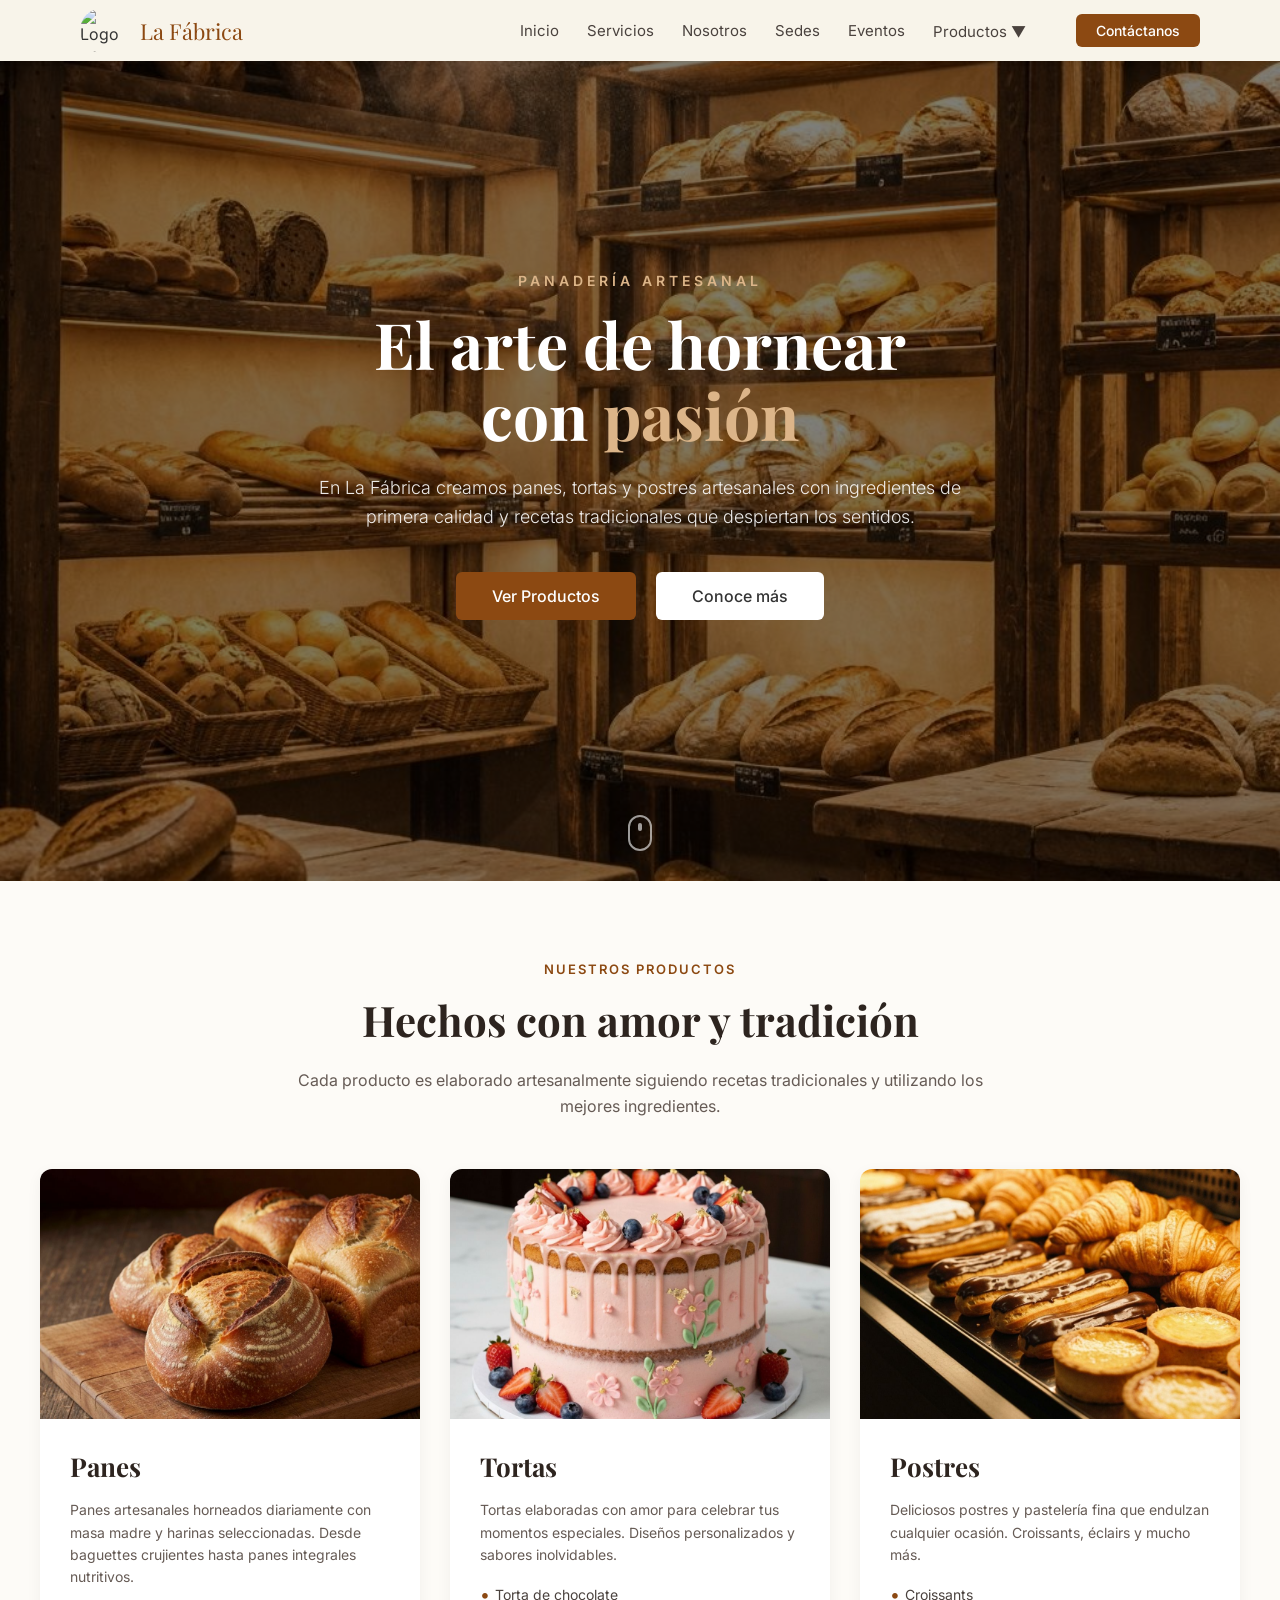
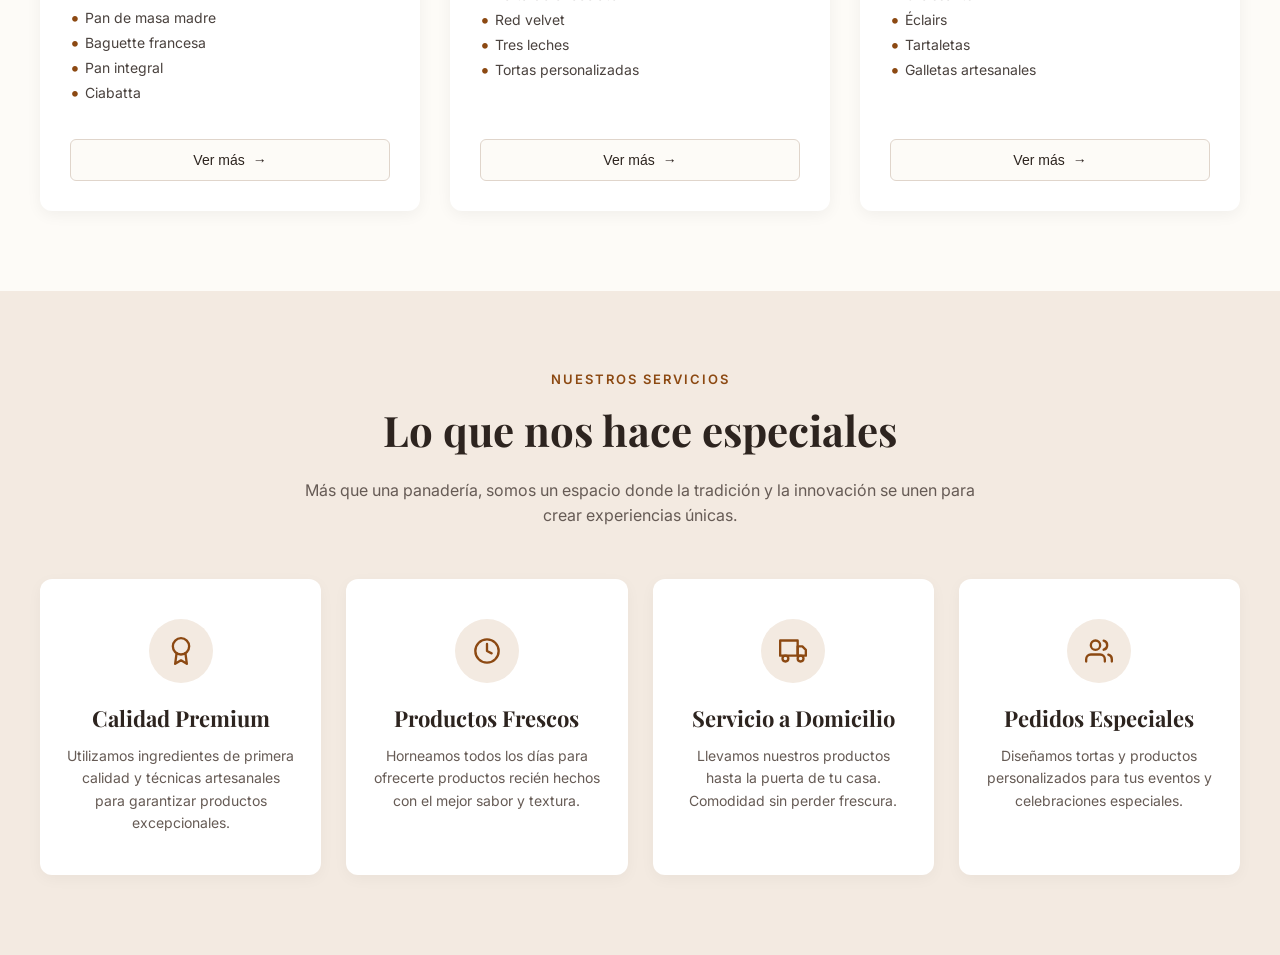
==== fronthend/page/index.html @ 87fd8034 "Primer commit: Home, Header, Servicios y Productos" ====
<!DOCTYPE html>
<html lang="es">

<head>
    <meta charset="UTF-8">
    <meta name="viewport" content="width=device-width, initial-scale=1.0">
    <title>La Fábrica | Panadería Artesanal</title>

    <link rel="stylesheet" href="../css/styles.css">

    <link rel="preconnect" href="https://fonts.googleapis.com">
    <link rel="preconnect" href="https://fonts.gstatic.com" crossorigin>
    <link
        href="https://fonts.googleapis.com/css2?family=Playfair+Display:wght@700&family=Inter:wght@300;400;500;600&display=swap"
        rel="stylesheet">
</head>

<body>

    <header class="header">
        <div class="header-container">

            <div class="logo">
                <img src="../imagen/logo.png" alt="Logo La Fábrica" class="logo-img">
                <span>La Fábrica</span>
            </div>

            <nav class="nav-links">
                <a href="#">Inicio</a>
                <a href="#servicios">Servicios</a>
                <a href="#">Nosotros</a>
                <a href="#">Sedes</a>
                <a href="#">Eventos</a>

                <div class="dropdown-container">
                    <a href="#productos" class="dropdown">Productos <span class="arrow">▼</span></a>
                    <div class="dropdown-menu">
                        <a href="#panes">Panes</a>
                        <a href="#tortas">Tortas</a>
                        <a href="#postres">Postres</a>
                    </div>
                </div>
            </nav>

            <a href="#" class="btn-contact">Contáctanos</a>

        </div>
    </header>

    <main>
        <!-- Inicion-->
        <section class="hero">
            <div class="hero-overlay"></div>

            <div class="hero-content">
                <p class="subtitle">PANADERÍA ARTESANAL</p>
                <h1 class="title">El arte de hornear <br> con <span class="highlight">pasión</span></h1>
                <p class="description">En La Fábrica creamos panes, tortas y postres artesanales con ingredientes de
                    primera calidad y recetas tradicionales que despiertan los sentidos.</p>

                <div class="hero-buttons">
                    <a href="#" class="btn btn-primary">Ver Productos</a>
                    <a href="#" class="btn btn-secondary">Conoce más</a>
                </div>
            </div>

            <div class="scroll-icon">
                <div class="mouse"></div>
            </div>
        </section>
        <!-- Productos -->
        <section id="productos" class="products-section">
            <div class="section-header-center">
                <p class="section-subtitle">NUESTROS PRODUCTOS</p>
                <h2 class="section-title">Hechos con amor y tradición</h2>
                <p class="section-description">Cada producto es elaborado artesanalmente siguiendo recetas tradicionales
                    y utilizando los mejores ingredientes.</p>
            </div>

            <div class="products-grid">
                <div class="product-card" id="panes">
                    <img src="../imagen/bread.jpg" alt="Panes artesanales" class="product-image">
                    <div class="product-info">
                        <h3>Panes</h3>
                        <p class="product-desc">Panes artesanales horneados diariamente con masa madre y harinas
                            seleccionadas. Desde baguettes crujientes hasta panes integrales nutritivos.</p>
                        <ul class="product-list">
                            <li>Pan de masa madre</li>
                            <li>Baguette francesa</li>
                            <li>Pan integral</li>
                            <li>Ciabatta</li>
                        </ul>
                        <button class="btn-outline">Ver más <span>→</span></button>
                    </div>
                </div>

                <div class="product-card" id="tortas">
                    <img src="../imagen/cakes.jpg" alt="Tortas" class="product-image">
                    <div class="product-info">
                        <h3>Tortas</h3>
                        <p class="product-desc">Tortas elaboradas con amor para celebrar tus momentos especiales.
                            Diseños personalizados y sabores inolvidables.</p>
                        <ul class="product-list">
                            <li>Torta de chocolate</li>
                            <li>Red velvet</li>
                            <li>Tres leches</li>
                            <li>Tortas personalizadas</li>
                        </ul>
                        <button class="btn-outline">Ver más <span>→</span></button>
                    </div>
                </div>

                <div class="product-card" id="postres">
                    <img src="../imagen/desserts.jpg" alt="Postres" class="product-image">
                    <div class="product-info">
                        <h3>Postres</h3>
                        <p class="product-desc">Deliciosos postres y pastelería fina que endulzan cualquier ocasión.
                            Croissants, éclairs y mucho más.</p>
                        <ul class="product-list">
                            <li>Croissants</li>
                            <li>Éclairs</li>
                            <li>Tartaletas</li>
                            <li>Galletas artesanales</li>
                        </ul>
                        <button class="btn-outline">Ver más <span>→</span></button>
                    </div>
                </div>
            </div>
        </section>
        <!-- Servicios -->
        <section id="servicios" class="services-section">
            <div class="services-header">
                <p class="section-subtitle">Nuestros Servicios</p>
                <h2 class="section-title">Lo que nos hace especiales</h2>
                <p class="section-description">Más que una panadería, somos un espacio donde la tradición y la
                    innovación se unen para crear experiencias únicas.</p>
            </div>

            <div class="services-grid">
                <div class="service-card">
                    <div class="icon-wrapper">
                        <svg xmlns="http://www.w3.org/2000/svg" width="28" height="28" viewBox="0 0 24 24" fill="none"
                            stroke="currentColor" stroke-width="2" stroke-linecap="round" stroke-linejoin="round">
                            <circle cx="12" cy="8" r="7"></circle>
                            <polyline points="8.21 13.89 7 23 12 20 17 23 15.79 13.88"></polyline>
                        </svg>
                    </div>
                    <h3>Calidad Premium</h3>
                    <p>Utilizamos ingredientes de primera calidad y técnicas artesanales para garantizar productos
                        excepcionales.</p>
                </div>

                <div class="service-card">
                    <div class="icon-wrapper">
                        <svg xmlns="http://www.w3.org/2000/svg" width="28" height="28" viewBox="0 0 24 24" fill="none"
                            stroke="currentColor" stroke-width="2" stroke-linecap="round" stroke-linejoin="round">
                            <circle cx="12" cy="12" r="10"></circle>
                            <polyline points="12 6 12 12 16 14"></polyline>
                        </svg>
                    </div>
                    <h3>Productos Frescos</h3>
                    <p>Horneamos todos los días para ofrecerte productos recién hechos con el mejor sabor y textura.</p>
                </div>

                <div class="service-card">
                    <div class="icon-wrapper">
                        <svg xmlns="http://www.w3.org/2000/svg" width="28" height="28" viewBox="0 0 24 24" fill="none"
                            stroke="currentColor" stroke-width="2" stroke-linecap="round" stroke-linejoin="round">
                            <rect x="1" y="3" width="15" height="13"></rect>
                            <polygon points="16 8 20 8 23 11 23 16 16 16 16 8"></polygon>
                            <circle cx="5.5" cy="18.5" r="2.5"></circle>
                            <circle cx="18.5" cy="18.5" r="2.5"></circle>
                        </svg>
                    </div>
                    <h3>Servicio a Domicilio</h3>
                    <p>Llevamos nuestros productos hasta la puerta de tu casa. Comodidad sin perder frescura.</p>
                </div>

                <div class="service-card">
                    <div class="icon-wrapper">
                        <svg xmlns="http://www.w3.org/2000/svg" width="28" height="28" viewBox="0 0 24 24" fill="none"
                            stroke="currentColor" stroke-width="2" stroke-linecap="round" stroke-linejoin="round">
                            <path d="M17 21v-2a4 4 0 0 0-4-4H5a4 4 0 0 0-4 4v2"></path>
                            <circle cx="9" cy="7" r="4"></circle>
                            <path d="M23 21v-2a4 4 0 0 0-3-3.87"></path>
                            <path d="M16 3.13a4 4 0 0 1 0 7.75"></path>
                        </svg>
                    </div>
                    <h3>Pedidos Especiales</h3>
                    <p>Diseñamos tortas y productos personalizados para tus eventos y celebraciones especiales.</p>
                </div>
            </div>
        </section>


    </main>

    <script src="../js/script.js"></script>
</body>

</html>
---- fronthend/css/styles.css ----
/* --- VARIABLES DE COLOR Y FUENTES --- */
:root {
    --primary-brown: #8c4912;
    --primary-brown-hover: #6e3b0e;
    --highlight-gold: #dcb589;
    --bg-cream: #FDFBF7;
    --text-dark: #333333;
    --text-light: #ffffff;
    --font-serif: 'Playfair Display', serif;
    --font-sans: 'Inter', sans-serif;
}

/* Reseteo básico para que se vea igual en todos los navegadores */
* {
    margin: 0;
    padding: 0;
    box-sizing: border-box;
}

body {
    font-family: var(--font-sans);
    color: var(--text-dark);
}

/* --- BARRA DE NAVEGACIÓN (HEADER) --- */
/* --- BARRA DE NAVEGACIÓN (HEADER) --- */
.header {
    background-color: #F8F4EA;
    /* Cambiamos a un crema más tostado, igual a la referencia */
    position: sticky;
    top: 0;
    z-index: 1000;
    box-shadow: 0 1px 5px rgba(0, 0, 0, 0.05);
    /* Sombra un poco más sutil */
    width: 100%;
}

.header-container {
    display: flex;
    align-items: center;
    padding: 8px 40px;
    /* REDUCIDO: Antes era 15px, ahora es 8px para hacerlo más delgado */
    max-width: 1200px;
    margin: 0 auto;
    width: 100%;
}

/* El resto de tu código del logo, nav-links y btn-contact se queda exactamente igual */

/* Contenedor del logo y texto */
.logo {
    display: flex;
    align-items: center;
    gap: 15px;
    /* Espacio exacto entre la imagen y el texto */
    text-decoration: none;
}

/* Estilos solo para el texto "La Fábrica" */
.logo span {
    font-family: var(--font-serif);
    font-size: 22px;
    /* REDUCIDO: Antes era 28px */
    font-weight: normal;
    color: var(--primary-brown);
}

/* Estilos para la imagen redonda */
.logo-img {
    height: 45px;
    /* REDUCIDO: Antes era 60px */
    width: 45px;
    /* REDUCIDO: Antes era 60px */
    object-fit: cover;
    border-radius: 50%;
    display: block;
}


/* Contenedor de los enlaces del menú */
.nav-links {
    display: flex;
    align-items: center;
    gap: 28px;
    /* Le damos un poquitito más de respiro entre cada opción */
    margin-left: auto;
    margin-right: 50px;
    /* ¡AQUÍ ESTÁ LA MAGIA! Aumentamos el margen para alejar el botón "Contáctanos" */
}

/* Estilo de la letra del menú */
.nav-links a {
    text-decoration: none;
    color: #4a423e;
    /* Usamos un gris/marrón muy oscuro en lugar de negro puro para más elegancia */
    font-family: var(--font-sans);
    /* Nos aseguramos de usar la fuente Inter */
    font-size: 15px;
    font-weight: 400;
    /* Cambiamos a 400 (normal) para que la letra sea más fina y delicada */
    transition: color 0.3s ease;
}

.nav-links a:hover {
    color: var(--primary-brown);
}

/* Botón de contáctanos */
/* Ajustamos el botón para que no infle el header */
.btn-contact {
    text-decoration: none;
    background-color: var(--primary-brown);
    color: var(--text-light);
    padding: 8px 20px;
    /* REDUCIDO: Antes era 10px 24px */
    border-radius: 6px;
    font-weight: 500;
    font-size: 14px;
    /* Un puntito más pequeño */
    transition: background-color 0.3s ease;
    flex-shrink: 0;
}

.btn-contact:hover {
    background-color: var(--primary-brown-hover);
}

/* --- SECCIÓN PRINCIPAL (HERO) --- */
.hero {
    position: relative;
    height: calc(100vh - 80px);
    display: flex;
    align-items: center;
    justify-content: center;
    text-align: center;

    /* Salimos de la carpeta 'css' y entramos a la carpeta 'img' */
    background-image: url('../imagen/hero-bakery.jpg');
    background-size: cover;
    background-position: center;
}

.hero-overlay {
    position: absolute;
    top: 0;
    left: 0;
    width: 100%;
    height: 100%;
    background-color: rgba(0, 0, 0, 0.5);
    /* Oscurece el fondo */
    z-index: 1;
}

.hero-content {
    position: relative;
    z-index: 2;
    max-width: 800px;
    padding: 0 20px;
    margin-top: -50px;
    /* Sube un poco el contenido visualmente */
}

.subtitle {
    color: var(--highlight-gold);
    font-size: 14px;
    font-weight: 600;
    letter-spacing: 4px;
    margin-bottom: 20px;
}

.title {
    color: var(--text-light);
    font-family: var(--font-serif);
    font-size: 64px;
    line-height: 1.1;
    margin-bottom: 24px;
}

.highlight {
    color: var(--highlight-gold);
}

.description {
    color: rgba(255, 255, 255, 0.9);
    font-size: 18px;
    font-weight: 300;
    line-height: 1.6;
    margin-bottom: 40px;
    max-width: 650px;
    margin-left: auto;
    margin-right: auto;
}

.hero-buttons {
    display: flex;
    gap: 20px;
    justify-content: center;
}

.btn {
    text-decoration: none;
    padding: 14px 36px;
    border-radius: 6px;
    font-weight: 500;
    font-size: 16px;
    transition: all 0.3s ease;
}

.btn-primary {
    background-color: var(--primary-brown);
    color: var(--text-light);
}

.btn-primary:hover {
    background-color: var(--primary-brown-hover);
}

.btn-secondary {
    background-color: var(--text-light);
    color: var(--text-dark);
}

.btn-secondary:hover {
    background-color: #f0f0f0;
}

/* --- ICONO DE SCROLL ANIMADO --- */
.scroll-icon {
    position: absolute;
    bottom: 30px;
    left: 50%;
    transform: translateX(-50%);
    z-index: 2;
}

.mouse {
    width: 24px;
    height: 36px;
    border: 2px solid rgba(255, 255, 255, 0.6);
    border-radius: 12px;
    position: relative;
}

.mouse::before {
    content: '';
    position: absolute;
    top: 6px;
    left: 50%;
    transform: translateX(-50%);
    width: 4px;
    height: 8px;
    background-color: rgba(255, 255, 255, 0.6);
    border-radius: 2px;
    animation: scroll 2s infinite;
    /* Animación de la ruedita */
}

@keyframes scroll {
    0% {
        top: 6px;
        opacity: 1;
    }

    100% {
        top: 18px;
        opacity: 0;
    }
}

/* --- SECCIÓN DE SERVICIOS --- */
.services-section {
    background-color: #F3EAE1;
    /* Un crema un poco más oscuro que el header */
    padding: 80px 40px;
    text-align: center;
}

.services-header {
    max-width: 700px;
    margin: 0 auto 50px auto;
    /* Centra el texto y da espacio abajo */
}

.section-subtitle {
    color: var(--primary-brown);
    font-size: 13px;
    font-weight: 600;
    letter-spacing: 2px;
    text-transform: uppercase;
    margin-bottom: 15px;
}

.section-title {
    font-family: var(--font-serif);
    font-size: 42px;
    color: #2D241F;
    /* Un marrón súper oscuro, casi negro */
    margin-bottom: 20px;
    font-weight: 700;
}

.section-description {
    color: #665b55;
    font-size: 16px;
    line-height: 1.6;
}

/* La cuadrícula de 4 columnas para las tarjetas */
.services-grid {
    display: grid;
    grid-template-columns: repeat(4, 1fr);
    /* 4 columnas iguales */
    gap: 25px;
    max-width: 1200px;
    margin: 0 auto;
}

/* Estilo de cada tarjeta blanca */
.service-card {
    background-color: #ffffff;
    padding: 40px 25px;
    border-radius: 12px;
    box-shadow: 0 4px 15px rgba(0, 0, 0, 0.04);
    /* Sombra muy suave */
    display: flex;
    flex-direction: column;
    align-items: center;
    transition: transform 0.3s ease;
    /* Para la animación */
}

/* Efecto al pasar el mouse por encima de la tarjeta */
.service-card:hover {
    transform: translateY(-8px);
}

/* El círculo que envuelve al ícono */
.icon-wrapper {
    background-color: #F3EAE1;
    width: 64px;
    height: 64px;
    border-radius: 50%;
    display: flex;
    justify-content: center;
    align-items: center;
    margin-bottom: 20px;
    color: var(--primary-brown);
    /* Pinta los iconos SVG de marrón */
}

.service-card h3 {
    font-family: var(--font-serif);
    font-size: 22px;
    color: #2D241F;
    margin-bottom: 12px;
    font-weight: 700;
}

.service-card p {
    color: #665b55;
    font-size: 14px;
    line-height: 1.6;
}

/* --- MENÚ DESPLEGABLE --- */
.dropdown-container {
    position: relative;
    display: inline-block;
    padding: 10px 0;
    /* Área de margen para que el mouse no pierda el hover */
}

.dropdown-menu {
    display: none;
    /* Oculto por defecto */
    position: absolute;
    top: 100%;
    left: -10px;
    background-color: #ffffff;
    min-width: 160px;
    box-shadow: 0 8px 24px rgba(0, 0, 0, 0.1);
    border-radius: 8px;
    padding: 10px 0;
    z-index: 20;
    border: 1px solid #f0e9e2;
}

/* Mostrar el menú cuando el mouse pasa por encima del contenedor */
.dropdown-container:hover .dropdown-menu {
    display: block;
}

.dropdown-menu a {
    display: block;
    padding: 10px 24px;
    color: var(--text-dark);
    font-size: 15px;
    transition: background-color 0.2s, color 0.2s;
}

.dropdown-menu a:hover {
    background-color: #FDFBF7;
    color: var(--primary-brown);
}

/* --- SECCIÓN DE PRODUCTOS --- */
.products-section {
    background-color: var(--bg-cream);
    /* Mismo fondo del hero */
    padding: 80px 40px;
}

/* Usamos esta clase para centrar los títulos de las secciones */
.section-header-center {
    text-align: center;
    max-width: 700px;
    margin: 0 auto 50px auto;
}

.products-grid {
    display: grid;
    grid-template-columns: repeat(3, 1fr);
    /* 3 columnas iguales */
    gap: 30px;
    max-width: 1200px;
    margin: 0 auto;
}

.product-card {
    background-color: #ffffff;
    border-radius: 12px;
    overflow: hidden;
    box-shadow: 0 4px 15px rgba(0, 0, 0, 0.05);
    display: flex;
    flex-direction: column;
    transition: transform 0.3s ease, box-shadow 0.3s ease;
    /* Añadimos esto para un movimiento suave */
}

/* NUEVO: Efecto al pasar el mouse sobre la tarjeta del producto */
.product-card:hover {
    transform: translateY(-10px);
    /* Levanta la tarjeta 10 píxeles hacia arriba */
    box-shadow: 0 15px 30px rgba(0, 0, 0, 0.1);
    /* Hace la sombra más grande para dar efecto 3D */
}

.product-image {
    width: 100%;
    height: 250px;
    object-fit: cover;
}

.product-info {
    padding: 30px;
    display: flex;
    flex-direction: column;
    flex-grow: 1;
    /* Hace que el contenido ocupe el espacio restante */
}

.product-info h3 {
    font-family: var(--font-serif);
    font-size: 26px;
    color: #2D241F;
    margin-bottom: 15px;
}

.product-desc {
    color: #665b55;
    font-size: 14px;
    line-height: 1.6;
    margin-bottom: 20px;
}

.product-list {
    list-style-type: none;
    /* Quitamos las viñetas por defecto */
    padding: 0;
    margin-bottom: 30px;
    flex-grow: 1;
    /* Empuja el botón hacia abajo */
}

.product-list li {
    position: relative;
    padding-left: 15px;
    margin-bottom: 8px;
    font-size: 14px;
    color: #4a423e;
}

/* Viñeta personalizada (puntito marrón) */
.product-list li::before {
    content: "•";
    color: var(--primary-brown);
    position: absolute;
    left: 0;
    top: -2px;
    font-size: 18px;
}

/* Botón de Ver más */
.btn-outline {
    width: 100%;
    background-color: #FDFBF7;
    color: #2D241F;
    border: 1px solid #e0d5cb;
    padding: 12px;
    border-radius: 6px;
    font-size: 14px;
    font-weight: 500;
    cursor: pointer;
    transition: all 0.3s ease;
    display: flex;
    justify-content: center;
    align-items: center;
    gap: 8px;
}

.btn-outline:hover {
    background-color: #D4A373;
    /* Un tono caramelo/dorado como en tu foto */
    color: #2D241F;
    /* Texto marrón muy oscuro para que resalte */
    border-color: #D4A373;
    /* El borde igual al fondo para que se vea sólido */
}
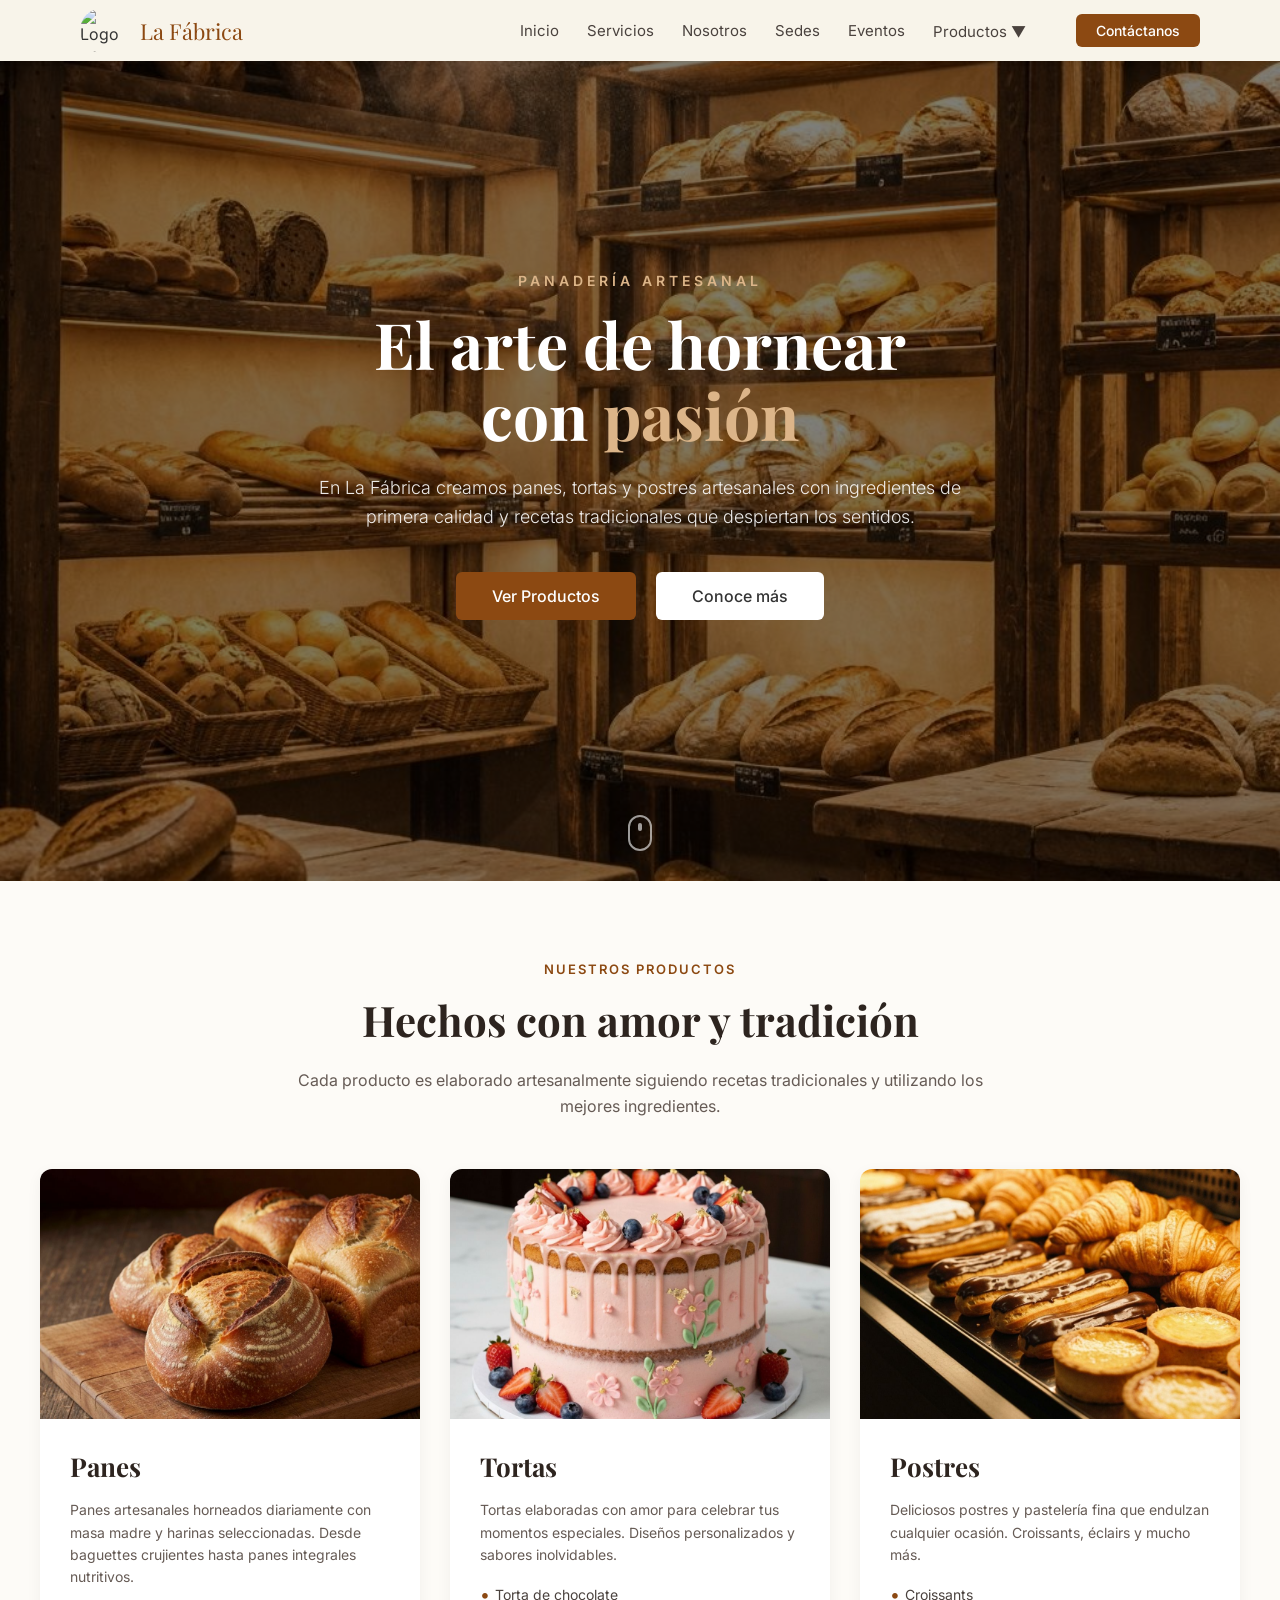
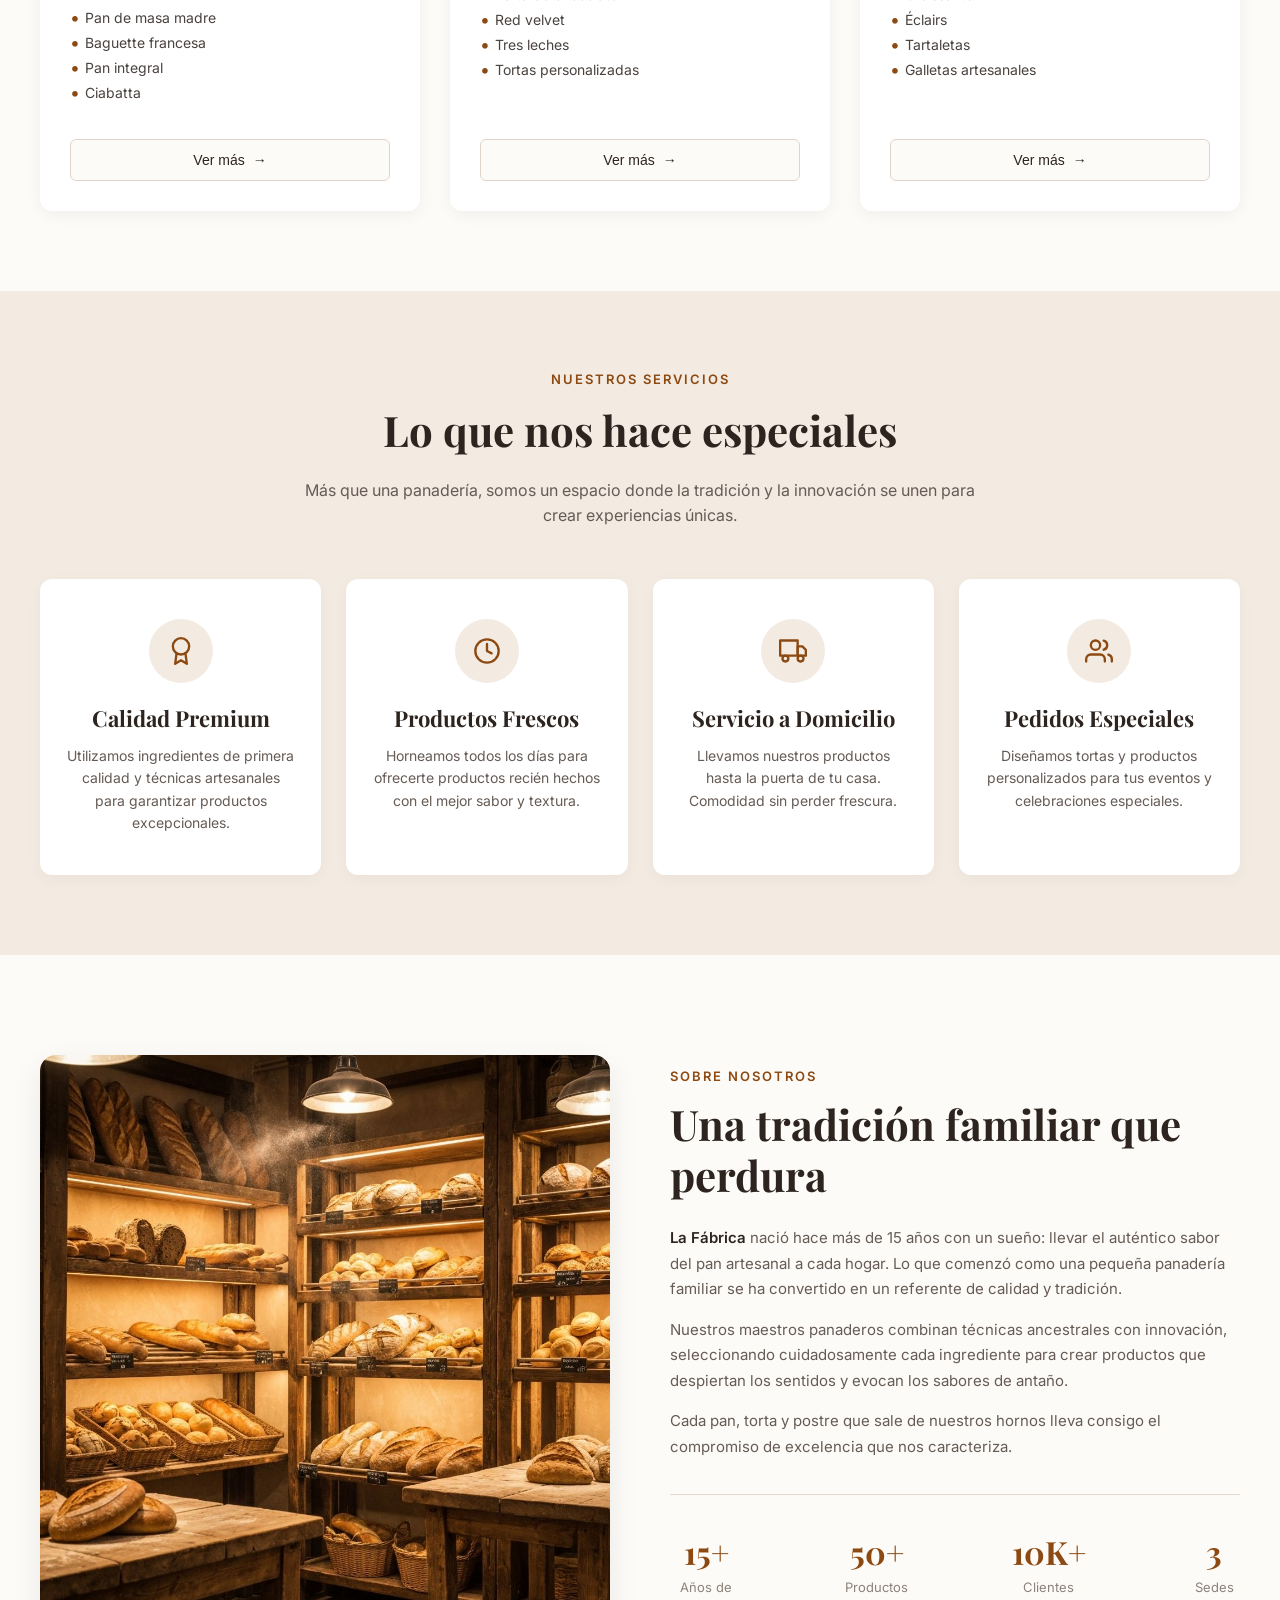
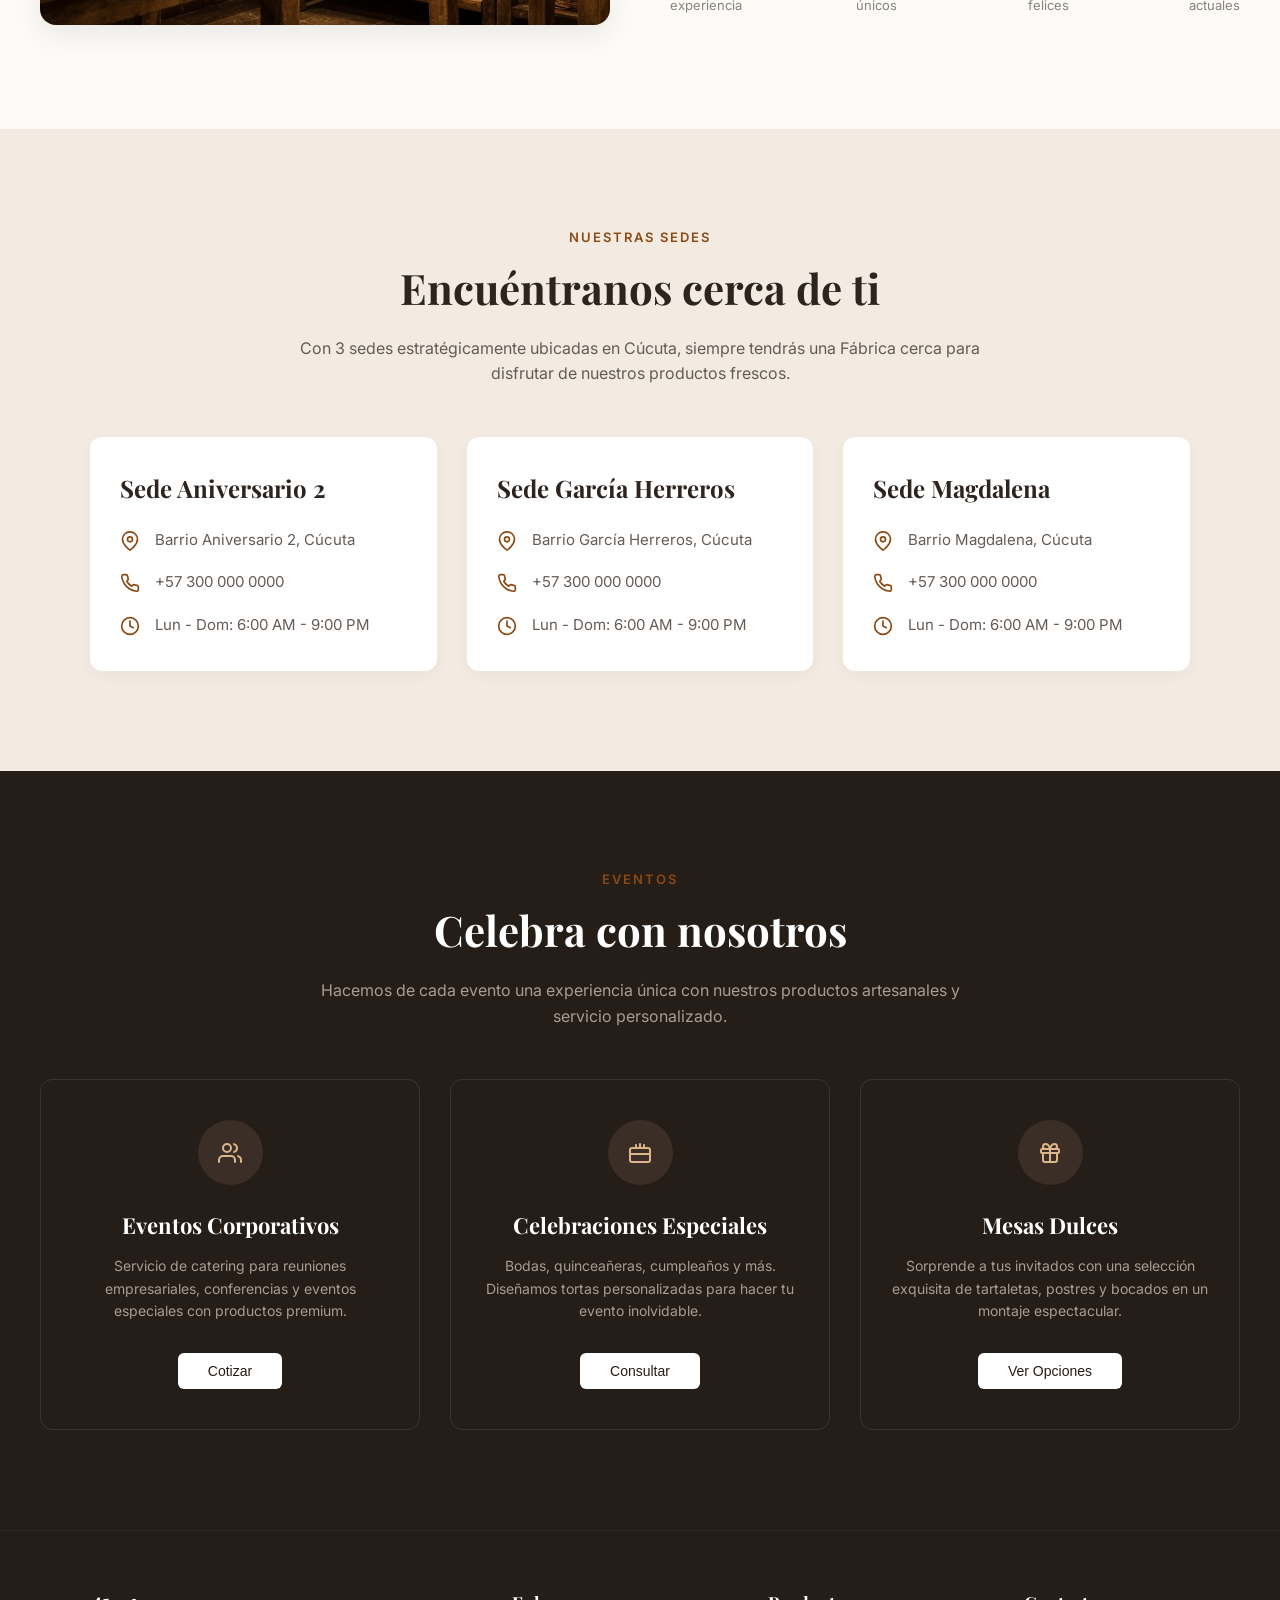
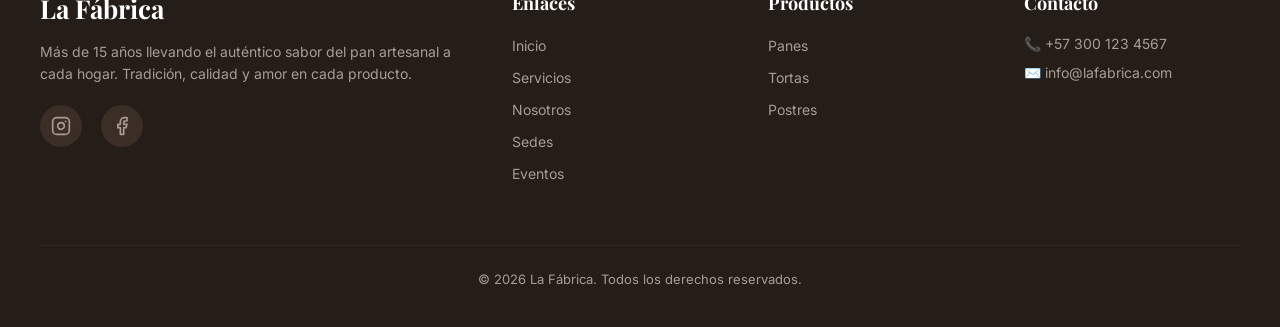
==== commit 7a64af7b: "Frontend completo con home y admin completo" ====
--- a/fronthend/page/index.html
+++ b/fronthend/page/index.html
@@ -16,36 +16,66 @@
 </head>
 
 <body>
-
     <header class="header">
         <div class="header-container">
-
             <div class="logo">
                 <img src="../imagen/logo.png" alt="Logo La Fábrica" class="logo-img">
                 <span>La Fábrica</span>
             </div>
 
-            <nav class="nav-links">
-                <a href="#">Inicio</a>
-                <a href="#servicios">Servicios</a>
-                <a href="#">Nosotros</a>
-                <a href="#">Sedes</a>
-                <a href="#">Eventos</a>
-
-                <div class="dropdown-container">
-                    <a href="#productos" class="dropdown">Productos <span class="arrow">▼</span></a>
-                    <div class="dropdown-menu">
+            <button class="mobile-menu-btn" id="open-menu">
+                <svg xmlns="http://www.w3.org/2000/svg" width="28" height="28" viewBox="0 0 24 24" fill="none"
+                    stroke="currentColor" stroke-width="2" stroke-linecap="round" stroke-linejoin="round">
+                    <line x1="3" y1="12" x2="21" y2="12"></line>
+                    <line x1="3" y1="6" x2="21" y2="6"></line>
+                    <line x1="3" y1="18" x2="21" y2="18"></line>
+                </svg>
+            </button>
+
+            <div class="nav-wrapper" id="mobile-nav">
+
+                <div class="mobile-nav-header">
+                    <span class="logo-text-mobile">La Fábrica</span>
+                    <button class="close-menu-btn" id="close-menu">
+                        <svg xmlns="http://www.w3.org/2000/svg" width="24" height="24" viewBox="0 0 24 24" fill="none"
+                            stroke="currentColor" stroke-width="2" stroke-linecap="round" stroke-linejoin="round">
+                            <line x1="18" y1="6" x2="6" y2="18"></line>
+                            <line x1="6" y1="6" x2="18" y2="18"></line>
+                        </svg>
+                    </button>
+                </div>
+
+                <nav class="nav-links">
+                    <a href="#">Inicio</a>
+                    <a href="#servicios">Servicios</a>
+                    <a href="#nosotros">Nosotros</a>
+                    <a href="#sedes">Sedes</a>
+                    <a href="#eventos">Eventos</a>
+
+                    <div class="dropdown-container desktop-menu-item">
+                        <a href="#productos" class="dropdown">Productos <span class="arrow">▼</span></a>
+                        <div class="dropdown-menu">
+                            <a href="#panes">Panes</a>
+                            <a href="#tortas">Tortas</a>
+                            <a href="#postres">Postres</a>
+                        </div>
+                    </div>
+
+                    <div class="mobile-menu-item">
+                        <hr class="mobile-divider">
+                        <span class="mobile-category-title">Productos</span>
                         <a href="#panes">Panes</a>
                         <a href="#tortas">Tortas</a>
                         <a href="#postres">Postres</a>
                     </div>
-                </div>
-            </nav>
-
-            <a href="#" class="btn-contact">Contáctanos</a>
-
+                </nav>
+
+                <a href="#" class="btn-contact">Contáctanos</a>
+            </div>
         </div>
     </header>
+
+
 
     <main>
         <!-- Inicion-->
@@ -192,10 +222,310 @@
             </div>
         </section>
 
+        <!-- nosotros-->
+        <section id="nosotros" class="about-section">
+            <div class="about-container">
+
+                <div class="about-image-wrapper">
+                    <img src="../imagen/hero-bakery.jpg" alt="Interior de nuestra panadería artesanal"
+                        class="about-img">
+                </div>
+
+                <div class="about-content">
+                    <p class="section-subtitle">SOBRE NOSOTROS</p>
+                    <h2 class="about-title">Una tradición familiar que perdura</h2>
+
+                    <div class="about-text">
+                        <p><strong>La Fábrica</strong> nació hace más de 15 años con un sueño: llevar el auténtico sabor
+                            del pan artesanal a cada hogar. Lo que comenzó como una pequeña panadería familiar se ha
+                            convertido en un referente de calidad y tradición.</p>
+                        <p>Nuestros maestros panaderos combinan técnicas ancestrales con innovación, seleccionando
+                            cuidadosamente cada ingrediente para crear productos que despiertan los sentidos y evocan
+                            los sabores de antaño.</p>
+                        <p>Cada pan, torta y postre que sale de nuestros hornos lleva consigo el compromiso de
+                            excelencia que nos caracteriza.</p>
+                    </div>
+
+                    <hr class="about-divider">
+
+                    <div class="about-stats">
+                        <div class="stat-item">
+                            <span class="stat-number">15+</span>
+                            <span class="stat-label">Años de<br>experiencia</span>
+                        </div>
+                        <div class="stat-item">
+                            <span class="stat-number">50+</span>
+                            <span class="stat-label">Productos<br>únicos</span>
+                        </div>
+                        <div class="stat-item">
+                            <span class="stat-number">10K+</span>
+                            <span class="stat-label">Clientes<br>felices</span>
+                        </div>
+                        <div class="stat-item">
+                            <span class="stat-number">3</span>
+                            <span class="stat-label">Sedes<br>actuales</span>
+                        </div>
+                    </div>
+                </div>
+
+            </div>
+        </section>
+
+        <!-- sedes -->
+        <section id="sedes" class="sedes-section">
+            <div class="section-header-center">
+                <p class="section-subtitle">NUESTRAS SEDES</p>
+                <h2 class="section-title">Encuéntranos cerca de ti</h2>
+                <p class="section-description">Con 3 sedes estratégicamente ubicadas en Cúcuta, siempre tendrás una
+                    Fábrica cerca para disfrutar de nuestros productos frescos.</p>
+            </div>
+
+            <div class="sedes-grid">
+                <div class="sede-card">
+                    <h3>Sede Aniversario 2</h3>
+                    <ul class="sede-info">
+                        <li>
+                            <svg xmlns="http://www.w3.org/2000/svg" width="20" height="20" viewBox="0 0 24 24"
+                                fill="none" stroke="currentColor" stroke-width="2" stroke-linecap="round"
+                                stroke-linejoin="round">
+                                <path d="M21 10c0 7-9 13-9 13s-9-6-9-13a9 9 0 0 1 18 0z"></path>
+                                <circle cx="12" cy="10" r="3"></circle>
+                            </svg>
+                            <span>Barrio Aniversario 2, Cúcuta</span>
+                        </li>
+                        <li>
+                            <svg xmlns="http://www.w3.org/2000/svg" width="20" height="20" viewBox="0 0 24 24"
+                                fill="none" stroke="currentColor" stroke-width="2" stroke-linecap="round"
+                                stroke-linejoin="round">
+                                <path
+                                    d="M22 16.92v3a2 2 0 0 1-2.18 2 19.79 19.79 0 0 1-8.63-3.07 19.5 19.5 0 0 1-6-6 19.79 19.79 0 0 1-3.07-8.67A2 2 0 0 1 4.11 2h3a2 2 0 0 1 2 1.72 12.84 12.84 0 0 0 .7 2.81 2 2 0 0 1-.45 2.11L8.09 9.91a16 16 0 0 0 6 6l1.27-1.27a2 2 0 0 1 2.11-.45 12.84 12.84 0 0 0 2.81.7A2 2 0 0 1 22 16.92z">
+                                </path>
+                            </svg>
+                            <span>+57 300 000 0000</span>
+                        </li>
+                        <li>
+                            <svg xmlns="http://www.w3.org/2000/svg" width="20" height="20" viewBox="0 0 24 24"
+                                fill="none" stroke="currentColor" stroke-width="2" stroke-linecap="round"
+                                stroke-linejoin="round">
+                                <circle cx="12" cy="12" r="10"></circle>
+                                <polyline points="12 6 12 12 16 14"></polyline>
+                            </svg>
+                            <span>Lun - Dom: 6:00 AM - 9:00 PM</span>
+                        </li>
+                    </ul>
+                </div>
+
+                <div class="sede-card">
+                    <h3>Sede García Herreros</h3>
+                    <ul class="sede-info">
+                        <li>
+                            <svg xmlns="http://www.w3.org/2000/svg" width="20" height="20" viewBox="0 0 24 24"
+                                fill="none" stroke="currentColor" stroke-width="2" stroke-linecap="round"
+                                stroke-linejoin="round">
+                                <path d="M21 10c0 7-9 13-9 13s-9-6-9-13a9 9 0 0 1 18 0z"></path>
+                                <circle cx="12" cy="10" r="3"></circle>
+                            </svg>
+                            <span>Barrio García Herreros, Cúcuta</span>
+                        </li>
+                        <li>
+                            <svg xmlns="http://www.w3.org/2000/svg" width="20" height="20" viewBox="0 0 24 24"
+                                fill="none" stroke="currentColor" stroke-width="2" stroke-linecap="round"
+                                stroke-linejoin="round">
+                                <path
+                                    d="M22 16.92v3a2 2 0 0 1-2.18 2 19.79 19.79 0 0 1-8.63-3.07 19.5 19.5 0 0 1-6-6 19.79 19.79 0 0 1-3.07-8.67A2 2 0 0 1 4.11 2h3a2 2 0 0 1 2 1.72 12.84 12.84 0 0 0 .7 2.81 2 2 0 0 1-.45 2.11L8.09 9.91a16 16 0 0 0 6 6l1.27-1.27a2 2 0 0 1 2.11-.45 12.84 12.84 0 0 0 2.81.7A2 2 0 0 1 22 16.92z">
+                                </path>
+                            </svg>
+                            <span>+57 300 000 0000</span>
+                        </li>
+                        <li>
+                            <svg xmlns="http://www.w3.org/2000/svg" width="20" height="20" viewBox="0 0 24 24"
+                                fill="none" stroke="currentColor" stroke-width="2" stroke-linecap="round"
+                                stroke-linejoin="round">
+                                <circle cx="12" cy="12" r="10"></circle>
+                                <polyline points="12 6 12 12 16 14"></polyline>
+                            </svg>
+                            <span>Lun - Dom: 6:00 AM - 9:00 PM</span>
+                        </li>
+                    </ul>
+                </div>
+
+                <div class="sede-card">
+                    <h3>Sede Magdalena</h3>
+                    <ul class="sede-info">
+                        <li>
+                            <svg xmlns="http://www.w3.org/2000/svg" width="20" height="20" viewBox="0 0 24 24"
+                                fill="none" stroke="currentColor" stroke-width="2" stroke-linecap="round"
+                                stroke-linejoin="round">
+                                <path d="M21 10c0 7-9 13-9 13s-9-6-9-13a9 9 0 0 1 18 0z"></path>
+                                <circle cx="12" cy="10" r="3"></circle>
+                            </svg>
+                            <span>Barrio Magdalena, Cúcuta</span>
+                        </li>
+                        <li>
+                            <svg xmlns="http://www.w3.org/2000/svg" width="20" height="20" viewBox="0 0 24 24"
+                                fill="none" stroke="currentColor" stroke-width="2" stroke-linecap="round"
+                                stroke-linejoin="round">
+                                <path
+                                    d="M22 16.92v3a2 2 0 0 1-2.18 2 19.79 19.79 0 0 1-8.63-3.07 19.5 19.5 0 0 1-6-6 19.79 19.79 0 0 1-3.07-8.67A2 2 0 0 1 4.11 2h3a2 2 0 0 1 2 1.72 12.84 12.84 0 0 0 .7 2.81 2 2 0 0 1-.45 2.11L8.09 9.91a16 16 0 0 0 6 6l1.27-1.27a2 2 0 0 1 2.11-.45 12.84 12.84 0 0 0 2.81.7A2 2 0 0 1 22 16.92z">
+                                </path>
+                            </svg>
+                            <span>+57 300 000 0000</span>
+                        </li>
+                        <li>
+                            <svg xmlns="http://www.w3.org/2000/svg" width="20" height="20" viewBox="0 0 24 24"
+                                fill="none" stroke="currentColor" stroke-width="2" stroke-linecap="round"
+                                stroke-linejoin="round">
+                                <circle cx="12" cy="12" r="10"></circle>
+                                <polyline points="12 6 12 12 16 14"></polyline>
+                            </svg>
+                            <span>Lun - Dom: 6:00 AM - 9:00 PM</span>
+                        </li>
+                    </ul>
+                </div>
+            </div>
+        </section>
+
+        <!-- Eventos -->
+        <section id="eventos" class="events-section">
+            <div class="section-header-center">
+                <p class="section-subtitle">EVENTOS</p>
+                <h2 class="section-title text-white">Celebra con nosotros</h2>
+                <p class="section-description text-light">Hacemos de cada evento una experiencia única con nuestros
+                    productos artesanales y servicio personalizado.</p>
+            </div>
+
+            <div class="events-grid">
+                <div class="event-card">
+                    <div class="event-icon">
+                        <svg xmlns="http://www.w3.org/2000/svg" width="24" height="24" viewBox="0 0 24 24" fill="none"
+                            stroke="currentColor" stroke-width="2" stroke-linecap="round" stroke-linejoin="round">
+                            <path d="M17 21v-2a4 4 0 0 0-4-4H5a4 4 0 0 0-4 4v2"></path>
+                            <circle cx="9" cy="7" r="4"></circle>
+                            <path d="M23 21v-2a4 4 0 0 0-3-3.87"></path>
+                            <path d="M16 3.13a4 4 0 0 1 0 7.75"></path>
+                        </svg>
+                    </div>
+                    <h3>Eventos Corporativos</h3>
+                    <p>Servicio de catering para reuniones empresariales, conferencias y eventos especiales con
+                        productos premium.</p>
+                    <button class="btn-event">Cotizar</button>
+                </div>
+
+                <div class="event-card">
+                    <div class="event-icon">
+                        <svg xmlns="http://www.w3.org/2000/svg" width="24" height="24" viewBox="0 0 24 24" fill="none"
+                            stroke="currentColor" stroke-width="2" stroke-linecap="round" stroke-linejoin="round">
+                            <path d="M20 21H4a2 2 0 0 1-2-2V9a2 2 0 0 1 2-2h16a2 2 0 0 1 2 2v10a2 2 0 0 1-2 2Z"></path>
+                            <path d="M12 3v4"></path>
+                            <path d="M8 4v3"></path>
+                            <path d="M16 4v3"></path>
+                            <path d="M2 13h20"></path>
+                        </svg>
+                    </div>
+                    <h3>Celebraciones Especiales</h3>
+                    <p>Bodas, quinceañeras, cumpleaños y más. Diseñamos tortas personalizadas para hacer tu evento
+                        inolvidable.</p>
+                    <button class="btn-event">Consultar</button>
+                </div>
+
+                <div class="event-card">
+                    <div class="event-icon">
+                        <svg xmlns="http://www.w3.org/2000/svg" width="24" height="24" viewBox="0 0 24 24" fill="none"
+                            stroke="currentColor" stroke-width="2" stroke-linecap="round" stroke-linejoin="round">
+                            <rect x="3" y="8" width="18" height="4" rx="1"></rect>
+                            <path d="M12 8v13"></path>
+                            <path d="M19 12v7a2 2 0 0 1-2 2H7a2 2 0 0 1-2-2v-7"></path>
+                            <path d="M7.5 8a2.5 2.5 0 0 1 0-5A4.8 8 0 0 1 12 8a4.8 8 0 0 1 4.5-5 2.5 2.5 0 0 1 0 5">
+                            </path>
+                        </svg>
+                    </div>
+                    <h3>Mesas Dulces</h3>
+                    <p>Sorprende a tus invitados con una selección exquisita de tartaletas, postres y bocados en un
+                        montaje espectacular.</p>
+                    <button class="btn-event">Ver Opciones</button>
+                </div>
+            </div>
+        </section>
 
     </main>
+    <footer class="footer">
+        <div class="footer-container">
+            <div class="footer-col">
+                <h3 class="footer-logo">La Fábrica</h3>
+                <p>Más de 15 años llevando el auténtico sabor del pan artesanal a cada hogar. Tradición, calidad y amor
+                    en cada producto.</p>
+                <div class="social-icons">
+                    <a href="https://www.instagram.com/lafabricapanaderia/" target="_blank" rel="noopener noreferrer"
+                        aria-label="Instagram">
+                        <svg xmlns="http://www.w3.org/2000/svg" width="20" height="20" viewBox="0 0 24 24" fill="none"
+                            stroke="currentColor" stroke-width="2" stroke-linecap="round" stroke-linejoin="round">
+                            <rect x="2" y="2" width="20" height="20" rx="5" ry="5"></rect>
+                            <path d="M16 11.37A4 4 0 1 1 12.63 8 4 4 0 0 1 16 11.37z"></path>
+                            <line x1="17.5" y1="6.5" x2="17.51" y2="6.5"></line>
+                        </svg>
+                    </a>
+
+                    <a href="https://www.facebook.com/p/Panader%C3%ADa-La-F%C3%A1brica-100084716544791/" target="_blank"
+                        rel="noopener noreferrer" aria-label="Facebook">
+                        <svg xmlns="http://www.w3.org/2000/svg" width="20" height="20" viewBox="0 0 24 24" fill="none"
+                            stroke="currentColor" stroke-width="2" stroke-linecap="round" stroke-linejoin="round">
+                            <path d="M18 2h-3a5 5 0 0 0-5 5v3H7v4h3v8h4v-8h3l1-4h-4V7a1 1 0 0 1 1-1h3z"></path>
+                        </svg>
+                    </a>
+                </div>
+            </div>
+
+            <div class="footer-col">
+                <h4>Enlaces</h4>
+                <ul>
+                    <li><a href="#">Inicio</a></li>
+                    <li><a href="#servicios">Servicios</a></li>
+                    <li><a href="#nosotros">Nosotros</a></li>
+                    <li><a href="#sedes">Sedes</a></li>
+                    <li><a href="#eventos">Eventos</a></li>
+                </ul>
+            </div>
+
+            <div class="footer-col">
+                <h4>Productos</h4>
+                <ul>
+                    <li><a href="#panes">Panes</a></li>
+                    <li><a href="#tortas">Tortas</a></li>
+                    <li><a href="#postres">Postres</a></li>
+                </ul>
+            </div>
+
+            <div class="footer-col">
+                <h4>Contacto</h4>
+                <ul class="contact-info">
+                    <li>📞 +57 300 123 4567</li>
+                    <li>✉️ info@lafabrica.com</li>
+                </ul>
+            </div>
+        </div>
+
+        <div class="footer-bottom">
+            <p>&copy; 2026 La Fábrica. Todos los derechos reservados.</p>
+        </div>
+    </footer>
+    </main>
 
     <script src="../js/script.js"></script>
+    <script>
+        const openMenuBtn = document.getElementById('open-menu');
+        const closeMenuBtn = document.getElementById('close-menu');
+        const mobileNav = document.getElementById('mobile-nav');
+
+        // Al hacer clic en la hamburguesa, le añadimos la clase 'active' para que se muestre
+        openMenuBtn.addEventListener('click', () => {
+            mobileNav.classList.add('active');
+        });
+
+        // Al hacer clic en la X, le quitamos la clase 'active' para ocultarlo
+        closeMenuBtn.addEventListener('click', () => {
+            mobileNav.classList.remove('active');
+        });
+    </script>
 </body>
 
 </html>
--- a/fronthend/css/styles.css
+++ b/fronthend/css/styles.css
@@ -23,6 +23,19 @@
 }
 
 /* --- BARRA DE NAVEGACIÓN (HEADER) --- */
+/* Ocultar elementos del menú móvil en PC */
+.mobile-menu-btn,
+.mobile-nav-header {
+    display: none;
+}
+
+.nav-wrapper {
+    display: flex;
+    align-items: center;
+    flex-grow: 1;
+    /* Hace que ocupe el espacio restante */
+}
+
 /* --- BARRA DE NAVEGACIÓN (HEADER) --- */
 .header {
     background-color: #F8F4EA;
@@ -525,4 +538,672 @@
     /* Texto marrón muy oscuro para que resalte */
     border-color: #D4A373;
     /* El borde igual al fondo para que se vea sólido */
+}
+
+/* --- SECCIÓN SOBRE NOSOTROS --- */
+.about-section {
+    background-color: var(--bg-cream);
+    padding: 100px 40px;
+}
+
+.about-container {
+    max-width: 1200px;
+    margin: 0 auto;
+    display: grid;
+    grid-template-columns: 1fr 1fr;
+    /* Divide el contenedor en 2 columnas iguales */
+    gap: 60px;
+    /* Espacio entre la imagen y el texto */
+    align-items: center;
+    /* Centra el contenido verticalmente */
+}
+
+/* Estilos de la imagen */
+.about-img {
+    width: 100%;
+    height: auto;
+    border-radius: 16px;
+    /* Bordes redondeados como en la foto */
+    box-shadow: 0 10px 30px rgba(0, 0, 0, 0.08);
+    /* Sombra elegante */
+    object-fit: cover;
+}
+
+/* Textos de la columna derecha */
+.about-title {
+    font-family: var(--font-serif);
+    font-size: 42px;
+    color: #2D241F;
+    margin-bottom: 25px;
+    line-height: 1.2;
+}
+
+.about-text p {
+    color: #665b55;
+    font-size: 15px;
+    line-height: 1.7;
+    margin-bottom: 15px;
+}
+
+.about-text strong {
+    color: #2D241F;
+    font-weight: 600;
+}
+
+/* Línea separadora */
+.about-divider {
+    border: none;
+    border-top: 1px solid #E5D8CD;
+    margin: 35px 0;
+}
+
+/* Cuadrícula de las estadísticas */
+.about-stats {
+    display: flex;
+    justify-content: space-between;
+    text-align: center;
+}
+
+.stat-item {
+    display: flex;
+    flex-direction: column;
+    gap: 5px;
+}
+
+.stat-number {
+    font-family: var(--font-serif);
+    font-size: 32px;
+    font-weight: 700;
+    color: var(--primary-brown);
+}
+
+.stat-label {
+    font-size: 13px;
+    color: #8c827b;
+    line-height: 1.4;
+}
+
+/* --- SECCIÓN DE SEDES --- */
+.sedes-section {
+    background-color: #F3EAE1;
+    /* Fondo oscuro alternado */
+    padding: 100px 40px;
+}
+
+.sedes-grid {
+    display: grid;
+    grid-template-columns: repeat(3, 1fr);
+    /* 3 columnas iguales */
+    gap: 30px;
+    max-width: 1100px;
+    /* Un poco más angosto para que las 3 tarjetas no queden súper estiradas */
+    margin: 0 auto;
+}
+
+.sede-card {
+    background-color: #ffffff;
+    padding: 35px 30px;
+    border-radius: 12px;
+    box-shadow: 0 4px 15px rgba(0, 0, 0, 0.04);
+    transition: transform 0.3s ease, box-shadow 0.3s ease;
+}
+
+/* Efecto hover suave para las tarjetas */
+.sede-card:hover {
+    transform: translateY(-5px);
+    box-shadow: 0 10px 25px rgba(0, 0, 0, 0.08);
+}
+
+.sede-card h3 {
+    font-family: var(--font-serif);
+    font-size: 24px;
+    color: #2D241F;
+    margin-bottom: 25px;
+    font-weight: 700;
+}
+
+.sede-info {
+    list-style: none;
+    padding: 0;
+    margin: 0;
+}
+
+.sede-info li {
+    display: flex;
+    align-items: flex-start;
+    gap: 15px;
+    /* Espacio entre el icono y el texto */
+    margin-bottom: 20px;
+    color: #665b55;
+    font-size: 15px;
+    line-height: 1.5;
+}
+
+.sede-info li:last-child {
+    margin-bottom: 0;
+    /* Quita el margen al último elemento */
+}
+
+/* Color y tamaño de los iconos dentro de la tarjeta */
+.sede-info svg {
+    color: var(--primary-brown);
+    flex-shrink: 0;
+    /* Evita que el icono se encoja si el texto es muy largo */
+    margin-top: 2px;
+    /* Alinea el icono un poquito hacia abajo para que coincida con el texto */
+}
+
+/* --- SECCIÓN DE EVENTOS --- */
+.events-section {
+    background-color: #241D18;
+    /* Un marrón muy oscuro, casi negro */
+    padding: 100px 40px;
+}
+
+/* Utilidades para texto sobre fondo oscuro */
+.text-white {
+    color: #ffffff !important;
+}
+
+.text-light {
+    color: #A89D95 !important;
+}
+
+.events-grid {
+    display: grid;
+    grid-template-columns: repeat(3, 1fr);
+    gap: 30px;
+    max-width: 1200px;
+    margin: 0 auto;
+}
+
+.event-card {
+    background-color: transparent;
+    border: 1px solid rgba(255, 255, 255, 0.1);
+    /* Borde sutil transparente */
+    border-radius: 12px;
+    padding: 40px 30px;
+    text-align: center;
+    transition: transform 0.3s ease, border-color 0.3s ease;
+}
+
+.event-card:hover {
+    transform: translateY(-5px);
+    border-color: var(--highlight-gold);
+    /* El borde se pinta dorado al pasar el mouse */
+}
+
+.event-icon {
+    background-color: #3A2E26;
+    /* Círculo marrón oscuro */
+    color: var(--highlight-gold);
+    width: 65px;
+    height: 65px;
+    border-radius: 50%;
+    display: flex;
+    justify-content: center;
+    align-items: center;
+    margin: 0 auto 25px auto;
+}
+
+.event-card h3 {
+    font-family: var(--font-serif);
+    font-size: 22px;
+    color: #ffffff;
+    margin-bottom: 15px;
+}
+
+.event-card p {
+    color: #A89D95;
+    font-size: 14px;
+    line-height: 1.6;
+    margin-bottom: 30px;
+}
+
+/* Botón de Eventos */
+.btn-event {
+    background-color: #ffffff;
+    color: #241D18;
+    border: none;
+    padding: 10px 30px;
+    border-radius: 6px;
+    font-size: 14px;
+    font-weight: 500;
+    cursor: pointer;
+    transition: background-color 0.3s ease;
+}
+
+.btn-event:hover {
+    background-color: var(--highlight-gold);
+    color: #ffffff;
+}
+
+/* --- FOOTER (PIE DE PÁGINA) --- */
+.footer {
+    background-color: #241D18;
+    padding: 60px 40px 40px 40px;
+    border-top: 1px solid rgba(255, 255, 255, 0.05);
+    /* Línea divisoria muy suave */
+}
+
+.footer-container {
+    max-width: 1200px;
+    margin: 0 auto;
+    display: grid;
+    grid-template-columns: 2fr 1fr 1fr 1fr;
+    /* La primera columna (info) es más grande */
+    gap: 40px;
+}
+
+.footer-logo {
+    font-family: var(--font-serif);
+    font-size: 26px;
+    color: #ffffff;
+    margin-bottom: 15px;
+}
+
+.footer-col p {
+    color: #A89D95;
+    font-size: 14px;
+    line-height: 1.6;
+    margin-bottom: 20px;
+    padding-right: 20px;
+}
+
+.footer-col h4 {
+    color: #ffffff;
+    font-family: var(--font-serif);
+    font-size: 18px;
+    margin-bottom: 20px;
+}
+
+.footer-col ul {
+    list-style: none;
+    padding: 0;
+}
+
+.footer-col ul li {
+    margin-bottom: 12px;
+}
+
+.footer-col ul a,
+.contact-info li {
+    color: #A89D95;
+    text-decoration: none;
+    font-size: 14px;
+    transition: color 0.3s ease;
+}
+
+.footer-col ul a:hover {
+    color: var(--highlight-gold);
+}
+
+/* --- ICONOS SOCIALES EN CÍRCULOS --- */
+.social-icons a {
+    display: inline-flex;
+    /* Esto permite centrar el ícono perfectamente dentro del círculo */
+    justify-content: center;
+    align-items: center;
+    width: 42px;
+    /* Ancho del círculo */
+    height: 42px;
+    /* Alto del círculo */
+    background-color: #3A2E26;
+    /* Fondo gris/marrón oscuro */
+    color: #A89D95;
+    /* Color del ícono */
+    margin-right: 15px;
+    border-radius: 50%;
+    /* Lo hace redondo */
+    text-decoration: none;
+    transition: all 0.3s ease;
+}
+
+.social-icons a:hover {
+    background-color: var(--highlight-gold);
+    /* Cambia a dorado al pasar el ratón */
+    color: #ffffff;
+    /* El ícono se vuelve blanco */
+    transform: translateY(-3px);
+    /* Se levanta un poquito */
+}
+
+/* --- BARRA INFERIOR DE COPYRIGHT --- */
+.footer-bottom {
+    border-top: 1px solid rgba(255, 255, 255, 0.05);
+    /* Línea divisoria muy sutil */
+    margin-top: 50px;
+    padding-top: 25px;
+    text-align: center;
+}
+
+.footer-bottom p {
+    color: #A89D95;
+    font-size: 13px;
+    margin: 0;
+}
+
+/* =========================================
+   DISEÑO RESPONSIVO (MÓVILES Y TABLETS) - CLIENTE
+   ========================================= */
+@media (max-width: 992px) {
+    /* Aumentamos el tamaño para que se active mucho antes */
+
+    /* --- HEADER MÓVIL --- */
+    .header-container {
+        flex-direction: row;
+        justify-content: space-between;
+        padding: 15px 20px;
+    }
+
+    .mobile-menu-btn {
+        display: block;
+        background: none;
+        border: none;
+        color: #2D241F;
+        cursor: pointer;
+    }
+
+    /* La pantalla del menú móvil adaptada a tu segunda foto */
+    .nav-wrapper {
+        position: absolute;
+        /* Cambiamos fixed a absolute para que caiga desde arriba */
+        top: 0;
+        left: 0;
+        width: 100%;
+        height: auto;
+        /* Ocupa solo lo necesario, dejando ver el fondo abajo */
+        background-color: var(--bg-cream);
+        flex-direction: column;
+        align-items: stretch;
+        padding: 20px 25px 30px 25px;
+        z-index: 2000;
+        display: none;
+        box-shadow: 0 15px 50px rgba(0, 0, 0, 0.6);
+        /* Sombra oscura que hace contraste */
+    }
+
+    .nav-wrapper.active {
+        display: flex;
+    }
+
+    .mobile-nav-header {
+        display: flex;
+        justify-content: space-between;
+        align-items: center;
+        border-bottom: 1px solid #E5D8CD;
+        padding-bottom: 20px;
+        margin-bottom: 25px;
+    }
+
+    .logo-text-mobile {
+        font-family: var(--font-serif);
+        font-size: 24px;
+        color: var(--primary-brown);
+        font-weight: 700;
+    }
+
+    .close-menu-btn {
+        background: none;
+        border: 1px solid #2D241F;
+        border-radius: 6px;
+        padding: 4px;
+        color: #2D241F;
+        display: flex;
+        cursor: pointer;
+    }
+
+    /* Enlaces */
+    .nav-links {
+        flex-direction: column;
+        align-items: flex-start;
+        gap: 22px;
+        margin-right: 0;
+        margin-bottom: 30px;
+    }
+
+    .nav-links a {
+        font-size: 15px;
+        color: #2D241F;
+        font-weight: 500;
+    }
+
+    /* Línea separadora y subtítulo de Productos */
+    .mobile-divider {
+        width: 100%;
+        border: none;
+        border-top: 1px solid #E5D8CD;
+        margin: 5px 0;
+    }
+
+    .mobile-category-title {
+        font-size: 13px;
+        color: #8c827b;
+        margin-bottom: -5px;
+    }
+
+    .btn-contact {
+        width: 100%;
+        text-align: center;
+        padding: 15px;
+    }
+
+    /* --- RESTO DE LA PÁGINA (Ajuste 1 columna) --- */
+    .services-section,
+    .products-section,
+    .about-section,
+    .sedes-section,
+    .events-section {
+        padding: 60px 20px;
+    }
+
+    .section-title,
+    .about-title {
+        font-size: 32px;
+    }
+
+    .services-grid,
+    .products-grid,
+    .sedes-grid,
+    .events-grid {
+        grid-template-columns: 1fr;
+        gap: 20px;
+    }
+
+    .about-container {
+        grid-template-columns: 1fr;
+        gap: 30px;
+        text-align: center;
+    }
+
+    .footer-container {
+        grid-template-columns: 1fr;
+        text-align: center;
+        gap: 30px;
+    }
+
+    .social-icons {
+        justify-content: center;
+    }
+}
+
+/* Ocultar elementos exclusivos de móvil en PC */
+.mobile-menu-item {
+    display: none;
+}
+
+/* =========================================
+   DISEÑO RESPONSIVO (MÓVILES Y TABLETS) - CLIENTE
+   ========================================= */
+@media (max-width: 992px) {
+
+    /* --- HEADER MÓVIL --- */
+    .header-container {
+        flex-direction: row;
+        justify-content: space-between;
+        align-items: center;
+        padding: 15px 20px;
+    }
+
+    .mobile-menu-btn {
+        display: block;
+        background: none;
+        border: none;
+        color: #2D241F;
+        cursor: pointer;
+    }
+
+    /* La pantalla del menú móvil */
+    .nav-wrapper {
+        position: absolute;
+        top: 0;
+        left: 0;
+        width: 100%;
+        height: auto;
+        background-color: var(--bg-cream);
+        flex-direction: column;
+        align-items: flex-start;
+        /* ESTO FUERZA EL MENÚ A LA IZQUIERDA */
+        padding: 20px 25px 30px 25px;
+        z-index: 2000;
+        display: none;
+        box-shadow: 0 15px 50px rgba(0, 0, 0, 0.6);
+    }
+
+    .nav-wrapper.active {
+        display: flex;
+    }
+
+    /* Cabecera del menú (Logo y X) */
+    .mobile-nav-header {
+        display: flex;
+        justify-content: space-between;
+        align-items: center;
+        width: 100%;
+        /* Ocupa todo el ancho */
+        border-bottom: 1px solid #E5D8CD;
+        padding-bottom: 15px;
+        margin-bottom: 20px;
+    }
+
+    .logo-text-mobile {
+        font-family: var(--font-serif);
+        font-size: 24px;
+        color: var(--primary-brown);
+        font-weight: 700;
+    }
+
+    .close-menu-btn {
+        background: none;
+        border: 1px solid #E5D8CD;
+        border-radius: 6px;
+        padding: 4px;
+        color: #2D241F;
+        display: flex;
+        cursor: pointer;
+    }
+
+    /* Enlaces forzados a la izquierda */
+    .nav-links {
+        display: flex;
+        flex-direction: column;
+        align-items: flex-start;
+        /* Alinea textos a la izquierda */
+        width: 100%;
+        margin: 0;
+        /* Quita márgenes heredados del PC */
+        padding: 0;
+        gap: 18px;
+        /* Espaciado idéntico a tu foto */
+    }
+
+    .nav-links a {
+        font-size: 15px;
+        color: #2D241F;
+        font-weight: 500;
+        text-decoration: none;
+        width: 100%;
+    }
+
+    /* Línea separadora y subtítulo de Productos */
+    .mobile-divider {
+        width: 100%;
+        border: none;
+        border-top: 1px solid #E5D8CD;
+        margin: 0;
+    }
+
+    .mobile-category-title {
+        font-size: 13px;
+        color: #8c827b;
+        margin-top: 5px;
+    }
+
+    /* Botón final */
+    .btn-contact {
+        width: 100%;
+        text-align: center;
+        padding: 14px;
+        margin-top: 20px;
+        box-sizing: border-box;
+    }
+
+    /* --- RESTO DE LA PÁGINA (Ajuste 1 columna) --- */
+    .services-section,
+    .products-section,
+    .about-section,
+    .sedes-section,
+    .events-section {
+        padding: 60px 20px;
+    }
+
+    .section-title,
+    .about-title {
+        font-size: 32px;
+    }
+
+    .services-grid,
+    .products-grid,
+    .sedes-grid,
+    .events-grid {
+        grid-template-columns: 1fr;
+        gap: 20px;
+    }
+
+    .about-container {
+        grid-template-columns: 1fr;
+        gap: 30px;
+        text-align: center;
+    }
+
+    .footer-container {
+        grid-template-columns: 1fr;
+        text-align: center;
+        gap: 30px;
+    }
+
+    .social-icons {
+        justify-content: center;
+    }
+
+    /* Ocultar menú desplegable de PC en celular */
+    .desktop-menu-item {
+        display: none;
+    }
+
+    /* Mostrar estructura de Productos para celular */
+    .mobile-menu-item {
+        display: flex;
+        flex-direction: column;
+        width: 100%;
+        gap: 18px;
+    }
+
+    .mobile-menu-item a {
+        font-size: 15px;
+        color: #2D241F;
+        font-weight: 500;
+        text-decoration: none;
+        width: 100%;
+    }
 }
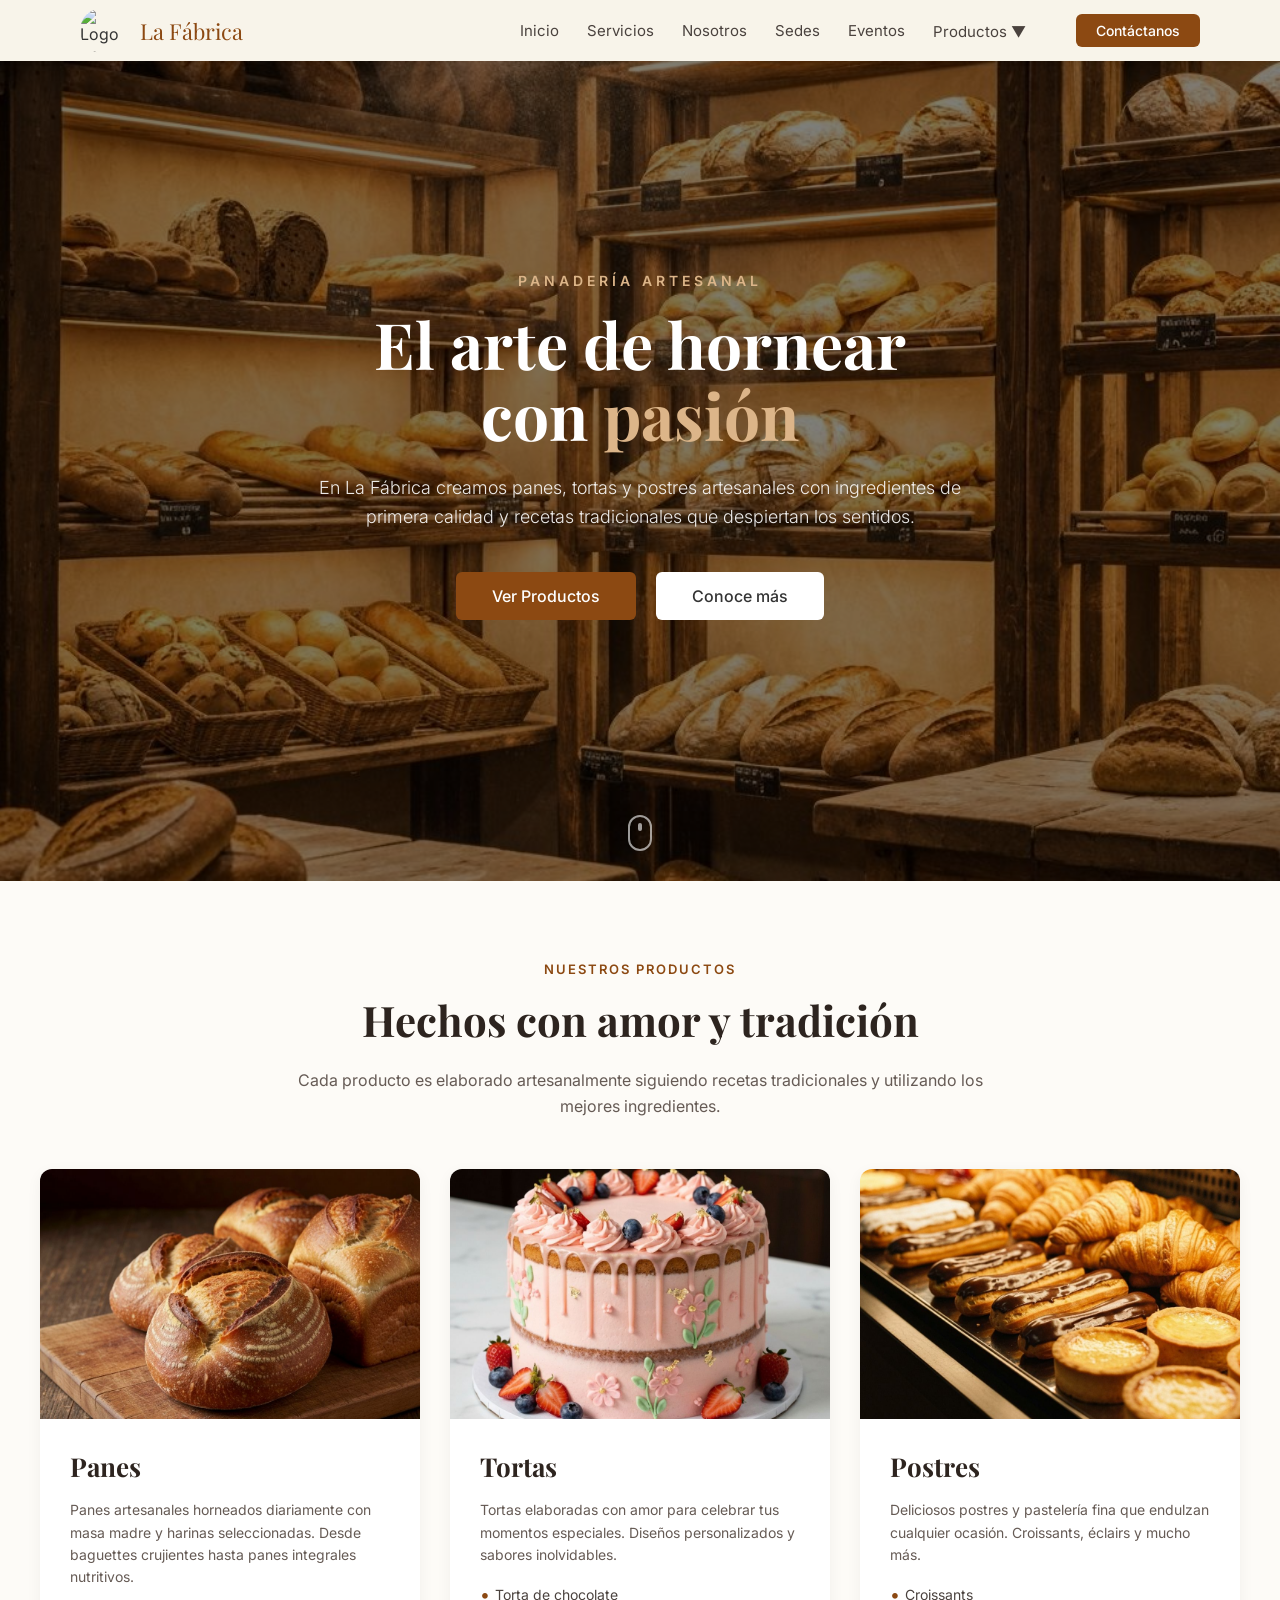
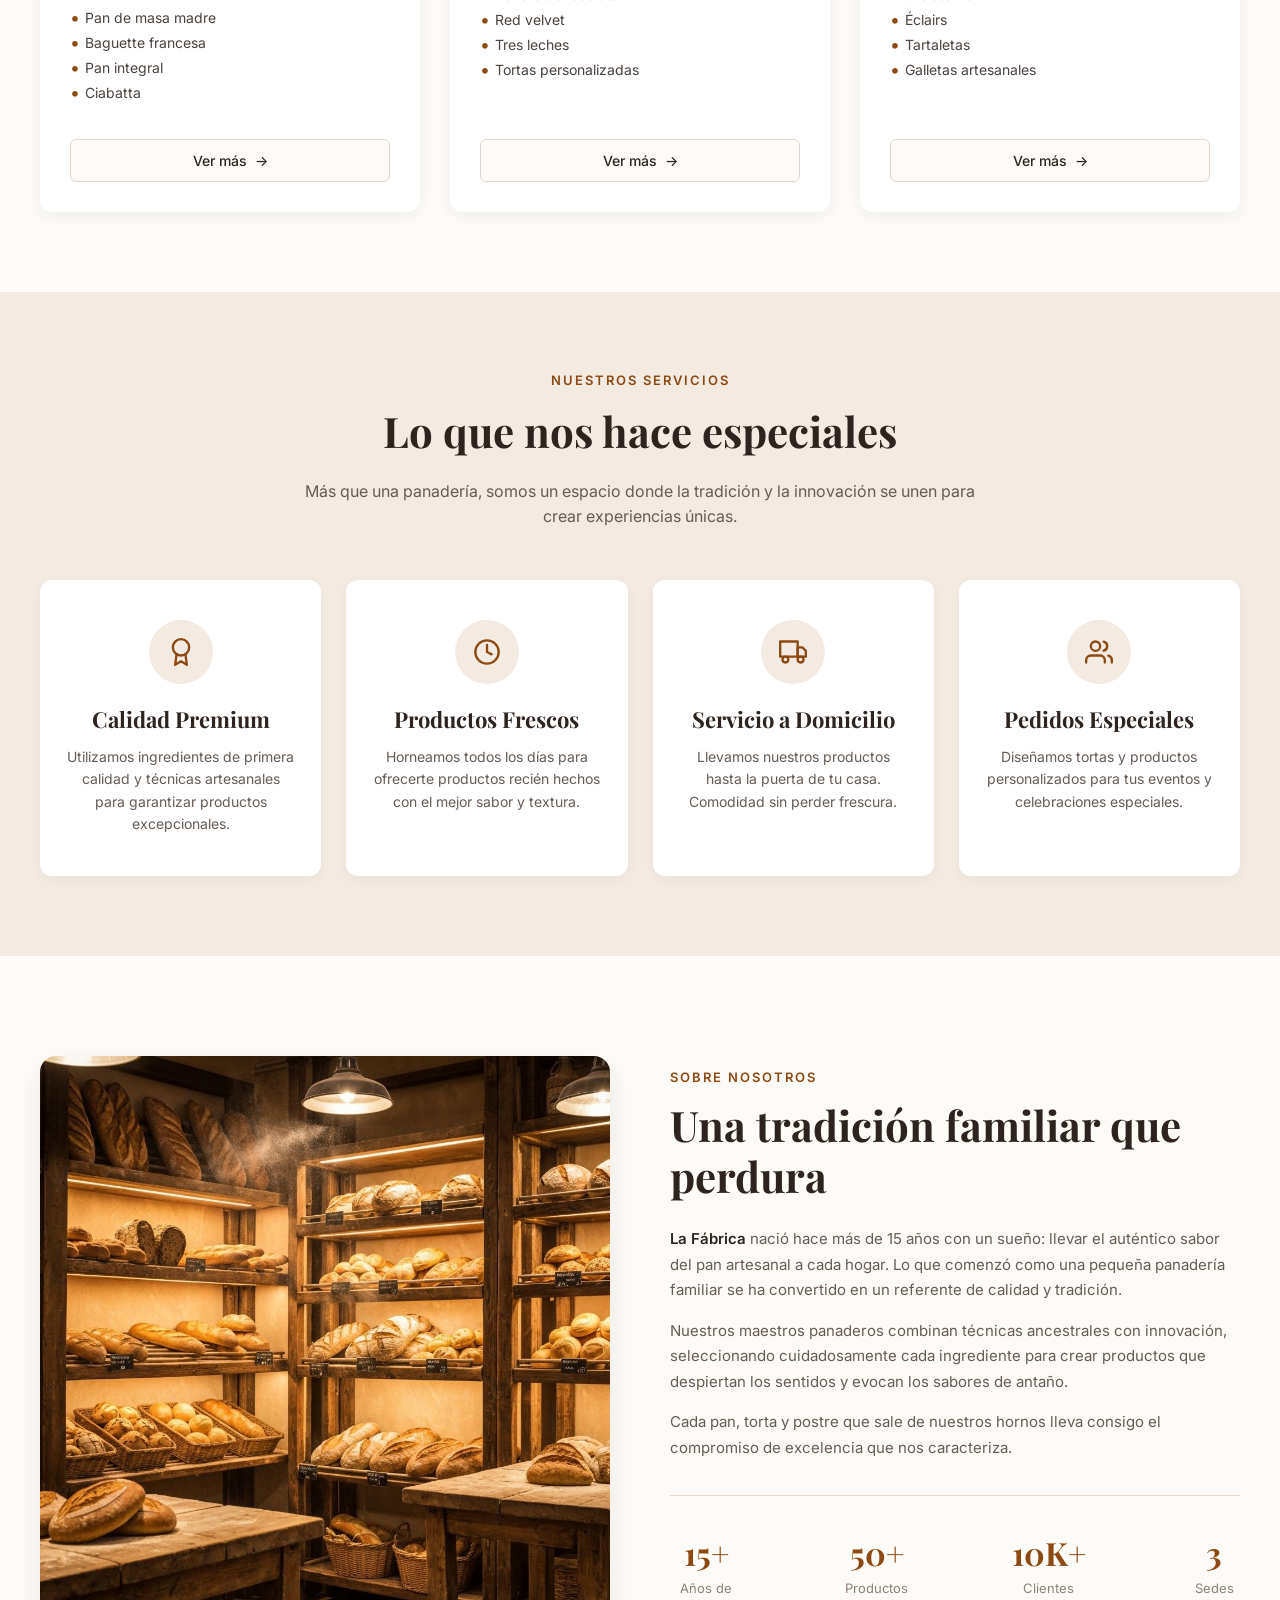
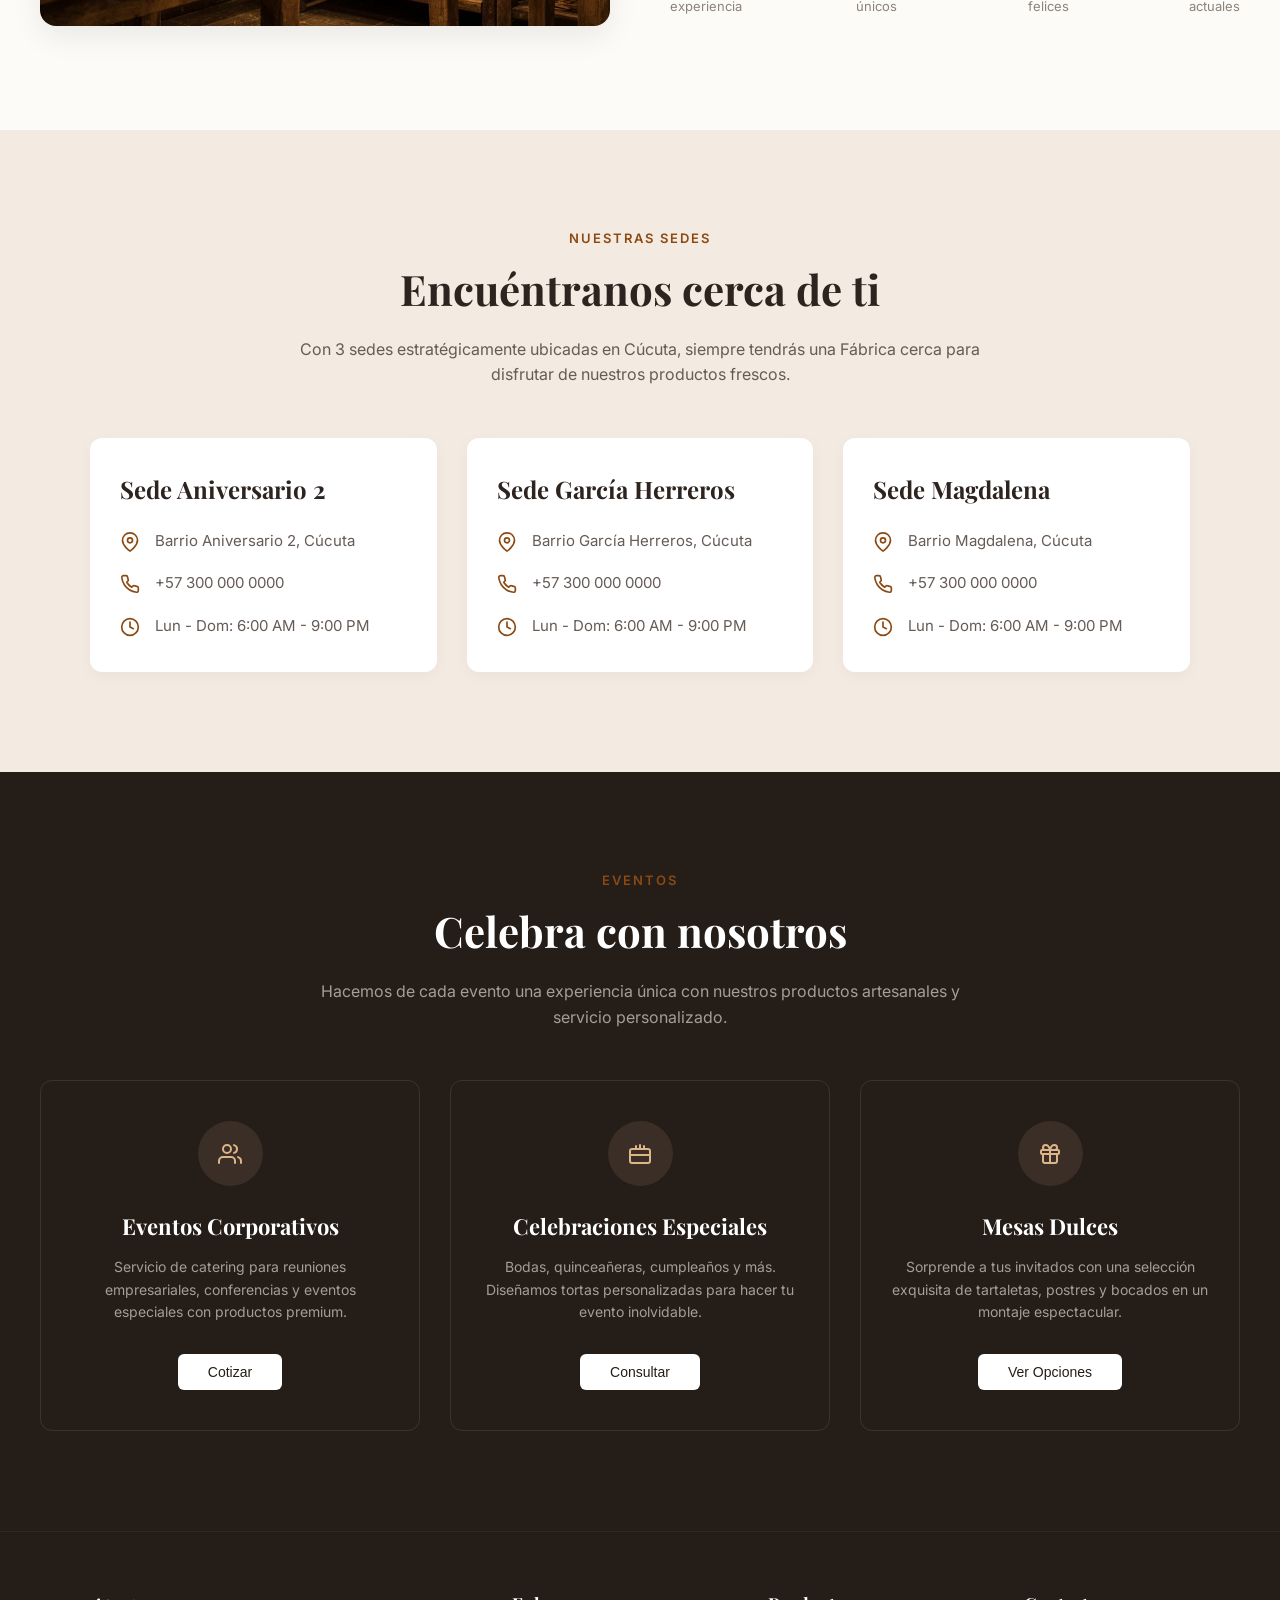
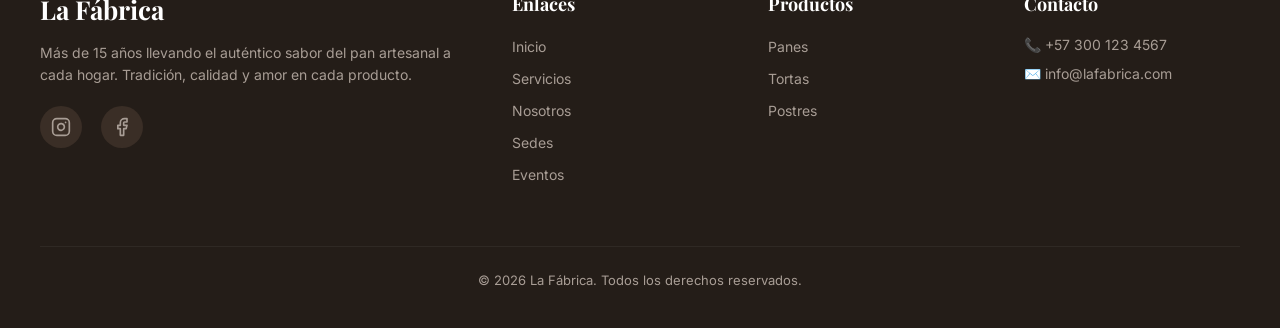
==== commit 2c27d6ab: "Mejora del backen e implementacion de la pagina de productos, ajuste de editar prodcutos" ====
--- a/fronthend/page/index.html
+++ b/fronthend/page/index.html
@@ -55,18 +55,18 @@
                     <div class="dropdown-container desktop-menu-item">
                         <a href="#productos" class="dropdown">Productos <span class="arrow">▼</span></a>
                         <div class="dropdown-menu">
-                            <a href="#panes">Panes</a>
-                            <a href="#tortas">Tortas</a>
-                            <a href="#postres">Postres</a>
+                            <a href="productos.html?categoria=panes">Panes</a>
+                            <a href="productos.html?categoria=tortas">Tortas</a>
+                            <a href="productos.html?categoria=postres">Postres</a>
                         </div>
                     </div>
 
                     <div class="mobile-menu-item">
                         <hr class="mobile-divider">
                         <span class="mobile-category-title">Productos</span>
-                        <a href="#panes">Panes</a>
-                        <a href="#tortas">Tortas</a>
-                        <a href="#postres">Postres</a>
+                        <a href="productos.html?categoria=panes">Panes</a>
+                        <a href="productos.html?categoria=tortas">Tortas</a>
+                        <a href="productos.html?categoria=postres">Postres</a>
                     </div>
                 </nav>
 
@@ -120,7 +120,7 @@
                             <li>Pan integral</li>
                             <li>Ciabatta</li>
                         </ul>
-                        <button class="btn-outline">Ver más <span>→</span></button>
+                        <a href="productos.html?categoria=panes" class="btn-outline" style="text-decoration: none;">Ver más <span>→</span></a>
                     </div>
                 </div>
 
@@ -136,7 +136,7 @@
                             <li>Tres leches</li>
                             <li>Tortas personalizadas</li>
                         </ul>
-                        <button class="btn-outline">Ver más <span>→</span></button>
+                        <a href="productos.html?categoria=tortas" class="btn-outline" style="text-decoration: none;">Ver más <span>→</span></a>
                     </div>
                 </div>
 
@@ -152,7 +152,7 @@
                             <li>Tartaletas</li>
                             <li>Galletas artesanales</li>
                         </ul>
-                        <button class="btn-outline">Ver más <span>→</span></button>
+                        <a href="productos.html?categoria=postres" class="btn-outline" style="text-decoration: none;">Ver más <span>→</span></a>
                     </div>
                 </div>
             </div>
@@ -489,9 +489,9 @@
             <div class="footer-col">
                 <h4>Productos</h4>
                 <ul>
-                    <li><a href="#panes">Panes</a></li>
-                    <li><a href="#tortas">Tortas</a></li>
-                    <li><a href="#postres">Postres</a></li>
+                    <li><a href="productos.html?categoria=panes">Panes</a></li>
+                    <li><a href="productos.html?categoria=tortas">Tortas</a></li>
+                    <li><a href="productos.html?categoria=postres">Postres</a></li>
                 </ul>
             </div>
 
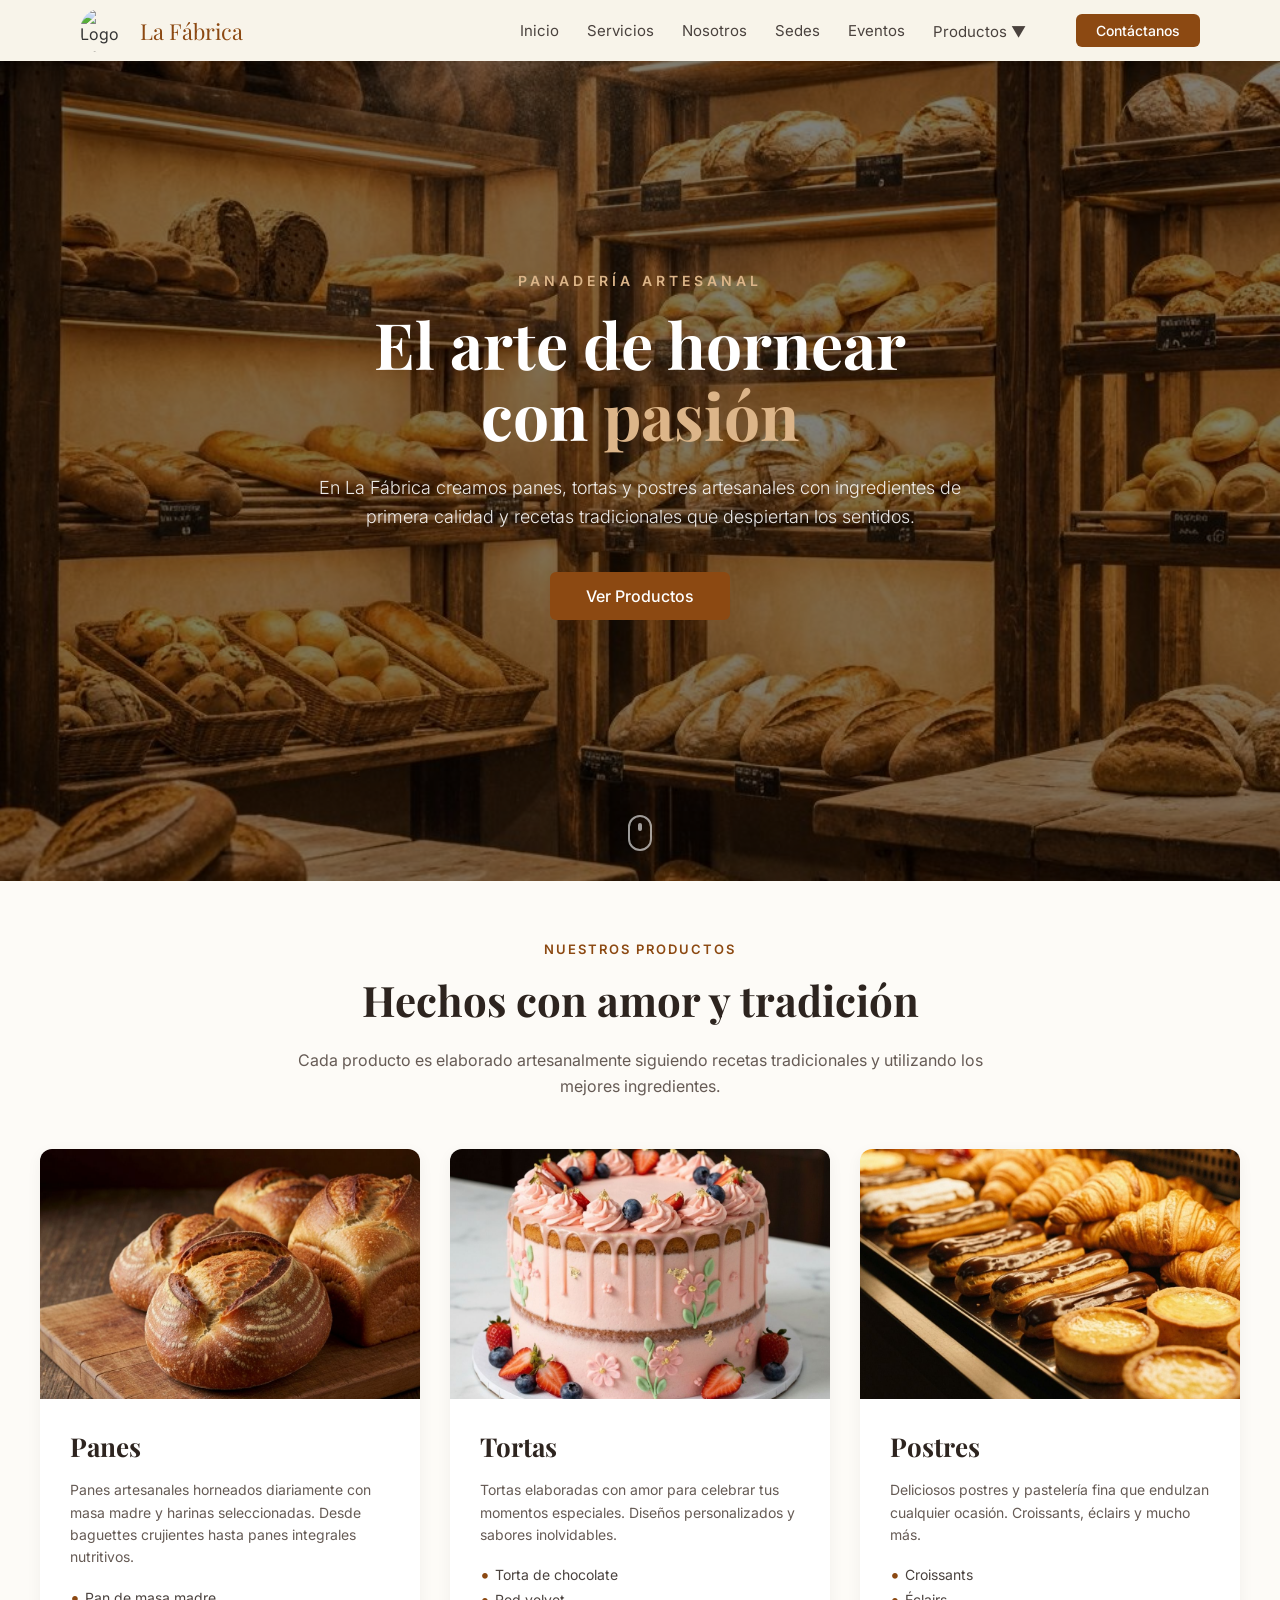
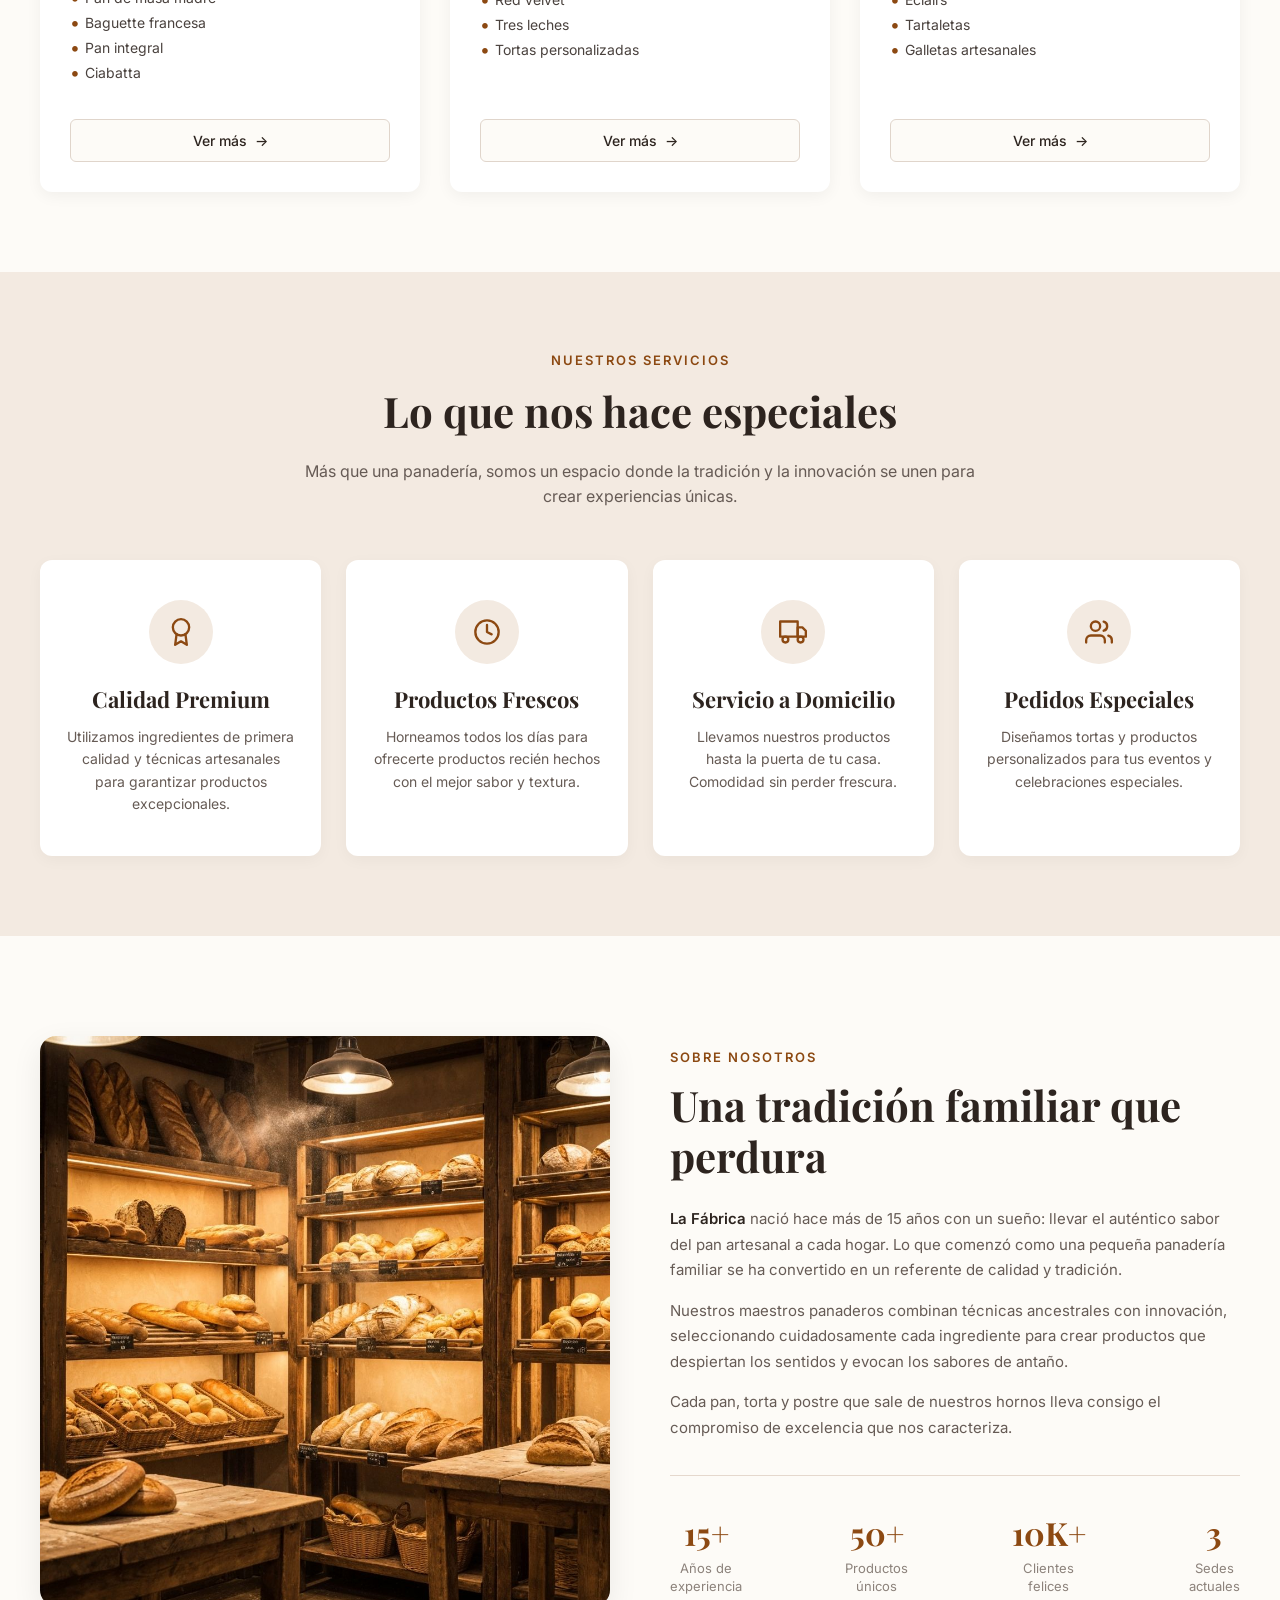
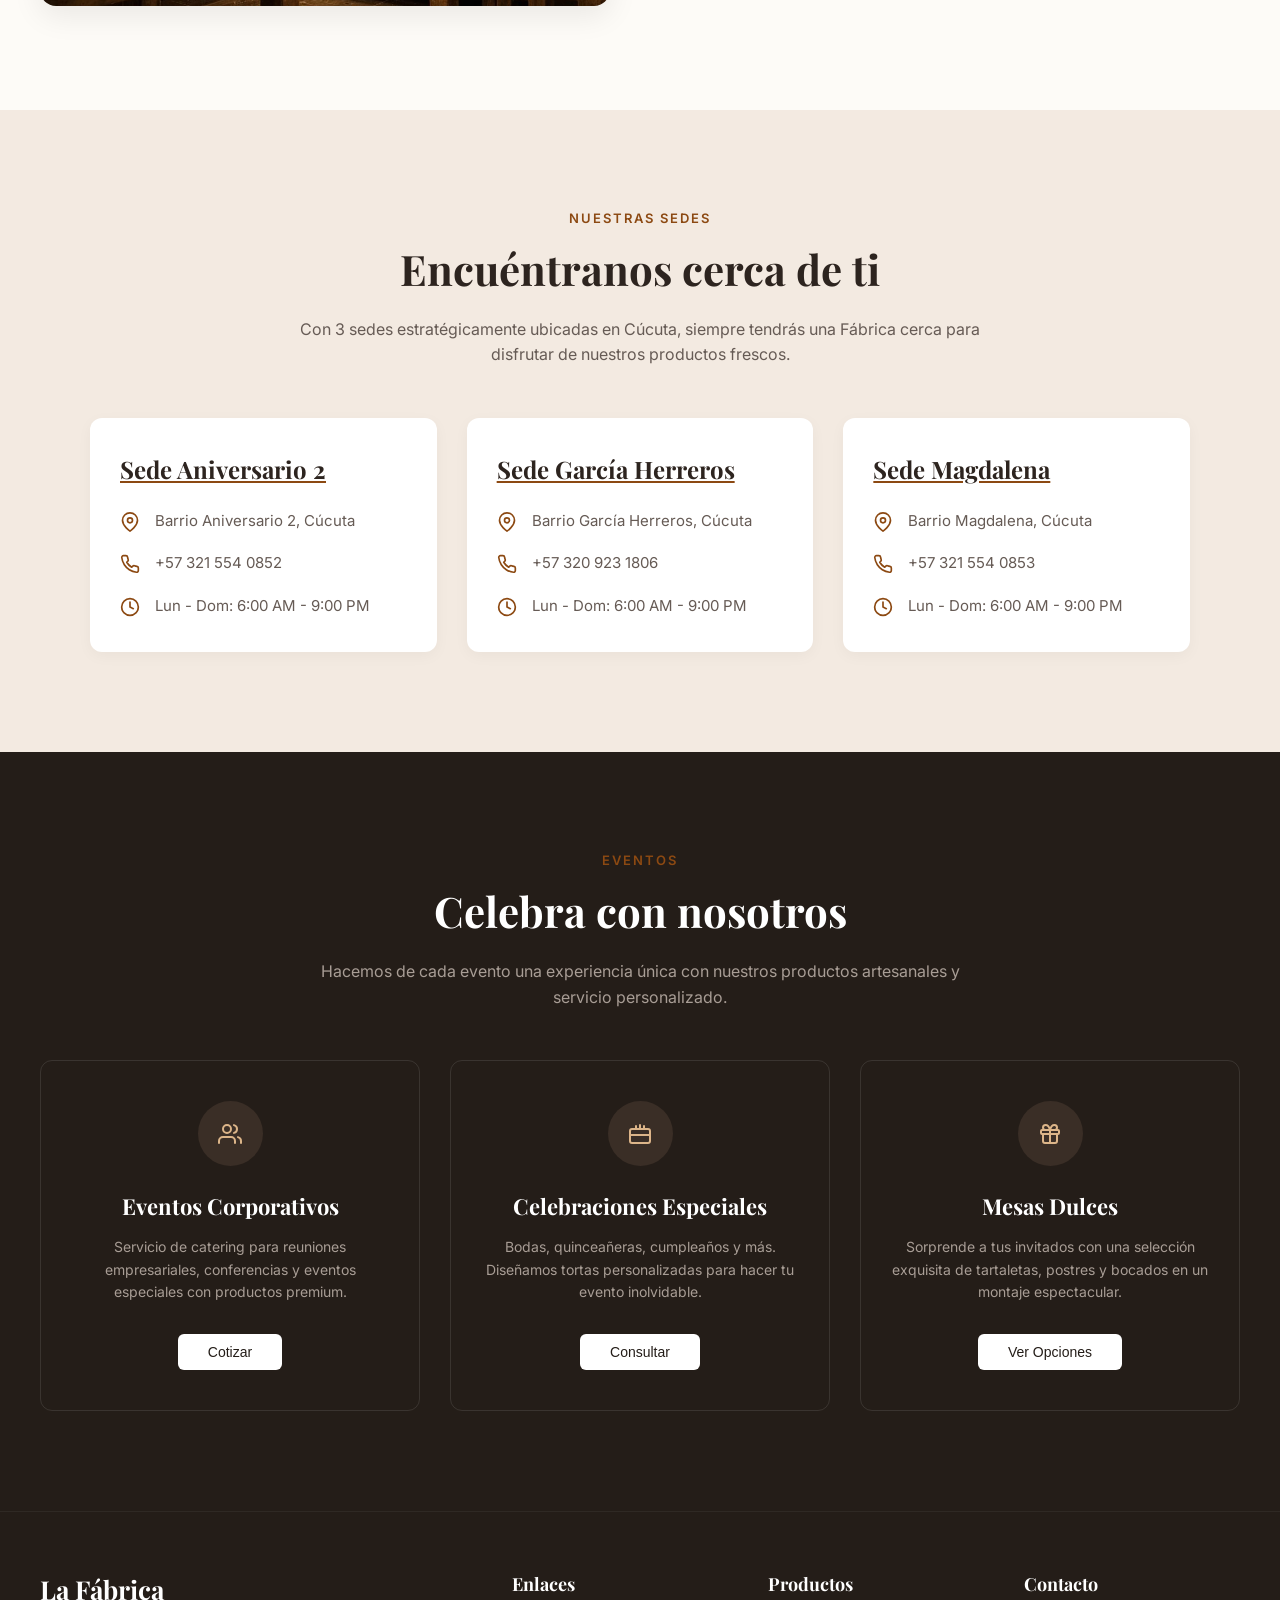
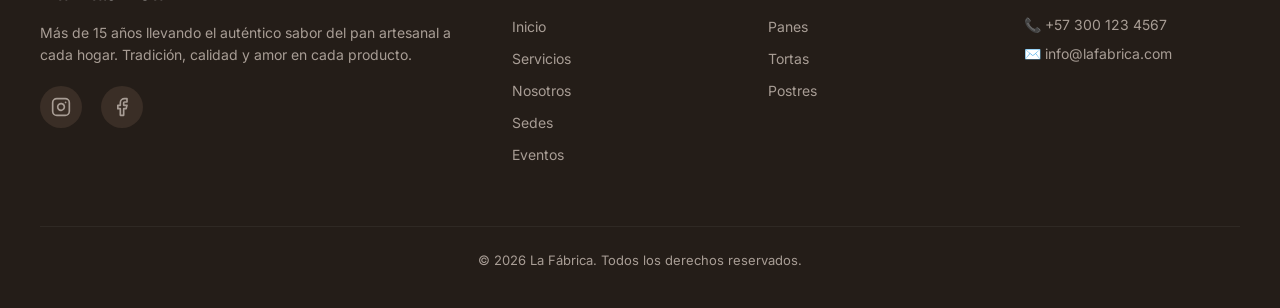
==== commit fb8dd180: "mejora ya ctualizacion de index, productos y eventos" ====
--- a/fronthend/page/index.html
+++ b/fronthend/page/index.html
@@ -89,8 +89,7 @@
                     primera calidad y recetas tradicionales que despiertan los sentidos.</p>
 
                 <div class="hero-buttons">
-                    <a href="#" class="btn btn-primary">Ver Productos</a>
-                    <a href="#" class="btn btn-secondary">Conoce más</a>
+                    <a href="productos.html" class="btn btn-primary">Ver Productos</a>
                 </div>
             </div>
 
@@ -282,7 +281,7 @@
 
             <div class="sedes-grid">
                 <div class="sede-card">
-                    <h3>Sede Aniversario 2</h3>
+                    <h3><a href="https://api.whatsapp.com/send?phone=573215540852" target="_blank" style="color: inherit; text-decoration: underline; text-decoration-color: var(--primary-brown);">Sede Aniversario 2</a></h3>
                     <ul class="sede-info">
                         <li>
                             <svg xmlns="http://www.w3.org/2000/svg" width="20" height="20" viewBox="0 0 24 24"
@@ -301,7 +300,7 @@
                                     d="M22 16.92v3a2 2 0 0 1-2.18 2 19.79 19.79 0 0 1-8.63-3.07 19.5 19.5 0 0 1-6-6 19.79 19.79 0 0 1-3.07-8.67A2 2 0 0 1 4.11 2h3a2 2 0 0 1 2 1.72 12.84 12.84 0 0 0 .7 2.81 2 2 0 0 1-.45 2.11L8.09 9.91a16 16 0 0 0 6 6l1.27-1.27a2 2 0 0 1 2.11-.45 12.84 12.84 0 0 0 2.81.7A2 2 0 0 1 22 16.92z">
                                 </path>
                             </svg>
-                            <span>+57 300 000 0000</span>
+                            <span>+57 321 554 0852</span>
                         </li>
                         <li>
                             <svg xmlns="http://www.w3.org/2000/svg" width="20" height="20" viewBox="0 0 24 24"
@@ -316,7 +315,7 @@
                 </div>
 
                 <div class="sede-card">
-                    <h3>Sede García Herreros</h3>
+                    <h3><a href="https://api.whatsapp.com/send?phone=573209231806" target="_blank" style="color: inherit; text-decoration: underline; text-decoration-color: var(--primary-brown);">Sede García Herreros</a></h3>
                     <ul class="sede-info">
                         <li>
                             <svg xmlns="http://www.w3.org/2000/svg" width="20" height="20" viewBox="0 0 24 24"
@@ -335,7 +334,7 @@
                                     d="M22 16.92v3a2 2 0 0 1-2.18 2 19.79 19.79 0 0 1-8.63-3.07 19.5 19.5 0 0 1-6-6 19.79 19.79 0 0 1-3.07-8.67A2 2 0 0 1 4.11 2h3a2 2 0 0 1 2 1.72 12.84 12.84 0 0 0 .7 2.81 2 2 0 0 1-.45 2.11L8.09 9.91a16 16 0 0 0 6 6l1.27-1.27a2 2 0 0 1 2.11-.45 12.84 12.84 0 0 0 2.81.7A2 2 0 0 1 22 16.92z">
                                 </path>
                             </svg>
-                            <span>+57 300 000 0000</span>
+                            <span>+57 320 923 1806</span>
                         </li>
                         <li>
                             <svg xmlns="http://www.w3.org/2000/svg" width="20" height="20" viewBox="0 0 24 24"
@@ -350,7 +349,7 @@
                 </div>
 
                 <div class="sede-card">
-                    <h3>Sede Magdalena</h3>
+                    <h3><a href="https://api.whatsapp.com/send?phone=573215540853" target="_blank" style="color: inherit; text-decoration: underline; text-decoration-color: var(--primary-brown);">Sede Magdalena</a></h3>
                     <ul class="sede-info">
                         <li>
                             <svg xmlns="http://www.w3.org/2000/svg" width="20" height="20" viewBox="0 0 24 24"
@@ -369,7 +368,7 @@
                                     d="M22 16.92v3a2 2 0 0 1-2.18 2 19.79 19.79 0 0 1-8.63-3.07 19.5 19.5 0 0 1-6-6 19.79 19.79 0 0 1-3.07-8.67A2 2 0 0 1 4.11 2h3a2 2 0 0 1 2 1.72 12.84 12.84 0 0 0 .7 2.81 2 2 0 0 1-.45 2.11L8.09 9.91a16 16 0 0 0 6 6l1.27-1.27a2 2 0 0 1 2.11-.45 12.84 12.84 0 0 0 2.81.7A2 2 0 0 1 22 16.92z">
                                 </path>
                             </svg>
-                            <span>+57 300 000 0000</span>
+                            <span>+57 321 554 0853</span>
                         </li>
                         <li>
                             <svg xmlns="http://www.w3.org/2000/svg" width="20" height="20" viewBox="0 0 24 24"
@@ -408,7 +407,7 @@
                     <h3>Eventos Corporativos</h3>
                     <p>Servicio de catering para reuniones empresariales, conferencias y eventos especiales con
                         productos premium.</p>
-                    <button class="btn-event">Cotizar</button>
+                    <button class="btn-event" onclick="window.location.href='eventos-corporativos.html'">Cotizar</button>
                 </div>
 
                 <div class="event-card">
@@ -425,7 +424,7 @@
                     <h3>Celebraciones Especiales</h3>
                     <p>Bodas, quinceañeras, cumpleaños y más. Diseñamos tortas personalizadas para hacer tu evento
                         inolvidable.</p>
-                    <button class="btn-event">Consultar</button>
+                    <button class="btn-event" onclick="window.location.href='celebraciones-especiales.html'">Consultar</button>
                 </div>
 
                 <div class="event-card">
@@ -442,12 +441,13 @@
                     <h3>Mesas Dulces</h3>
                     <p>Sorprende a tus invitados con una selección exquisita de tartaletas, postres y bocados en un
                         montaje espectacular.</p>
-                    <button class="btn-event">Ver Opciones</button>
+                    <button class="btn-event" onclick="window.location.href='mesas-dulces.html'">Ver Opciones</button>
                 </div>
             </div>
         </section>
 
     </main>
+    
     <footer class="footer">
         <div class="footer-container">
             <div class="footer-col">
--- a/fronthend/css/styles.css
+++ b/fronthend/css/styles.css
@@ -420,7 +420,89 @@
 .products-section {
     background-color: var(--bg-cream);
     /* Mismo fondo del hero */
-    padding: 80px 40px;
+    padding: 60px 40px 80px;
+}
+
+/* Filtros de Categoría Mejorados */
+.category-filters-container {
+    width: 100%;
+    overflow-x: auto;
+    padding: 10px 0 30px;
+    margin-bottom: 20px;
+    -webkit-overflow-scrolling: touch;
+}
+
+/* Ocultar scrollbar para un look más limpio */
+.category-filters-container::-webkit-scrollbar {
+    display: none;
+}
+
+.category-filters {
+    display: flex;
+    justify-content: center;
+    gap: 12px;
+    min-width: max-content; /* Asegura que no se encojan en móvil */
+    padding: 0 20px;
+    margin: 0 auto;
+}
+
+.category-btn {
+    padding: 12px 24px;
+    border: 1px solid #E5D8CD;
+    color: #665b55;
+    background-color: #ffffff;
+    text-decoration: none;
+    border-radius: 50px;
+    font-weight: 500;
+    font-size: 15px;
+    transition: all 0.4s cubic-bezier(0.175, 0.885, 0.32, 1.275);
+    font-family: var(--font-sans);
+    display: flex;
+    align-items: center;
+    gap: 10px;
+    box-shadow: 0 2px 8px rgba(0,0,0,0.04);
+    cursor: pointer;
+}
+
+.category-btn svg {
+    width: 18px;
+    height: 18px;
+    transition: transform 0.3s ease;
+}
+
+.category-btn:hover {
+    border-color: var(--primary-brown);
+    color: var(--primary-brown);
+    transform: translateY(-4px);
+    box-shadow: 0 10px 20px rgba(140, 73, 18, 0.1);
+}
+
+.category-btn:hover svg {
+    transform: rotate(10deg);
+}
+
+.category-btn.active {
+    background-color: var(--primary-brown);
+    color: white;
+    border-color: var(--primary-brown);
+    box-shadow: 0 8px 25px rgba(139, 94, 52, 0.3);
+    transform: translateY(-2px);
+}
+
+.category-btn.active svg {
+    color: white;
+}
+
+/* Ajustes para móviles */
+@media (max-width: 768px) {
+    .category-filters {
+        justify-content: flex-start; /* Permite el scroll desde el inicio */
+    }
+    
+    .category-btn {
+        padding: 10px 20px;
+        font-size: 14px;
+    }
 }
 
 /* Usamos esta clase para centrar los títulos de las secciones */
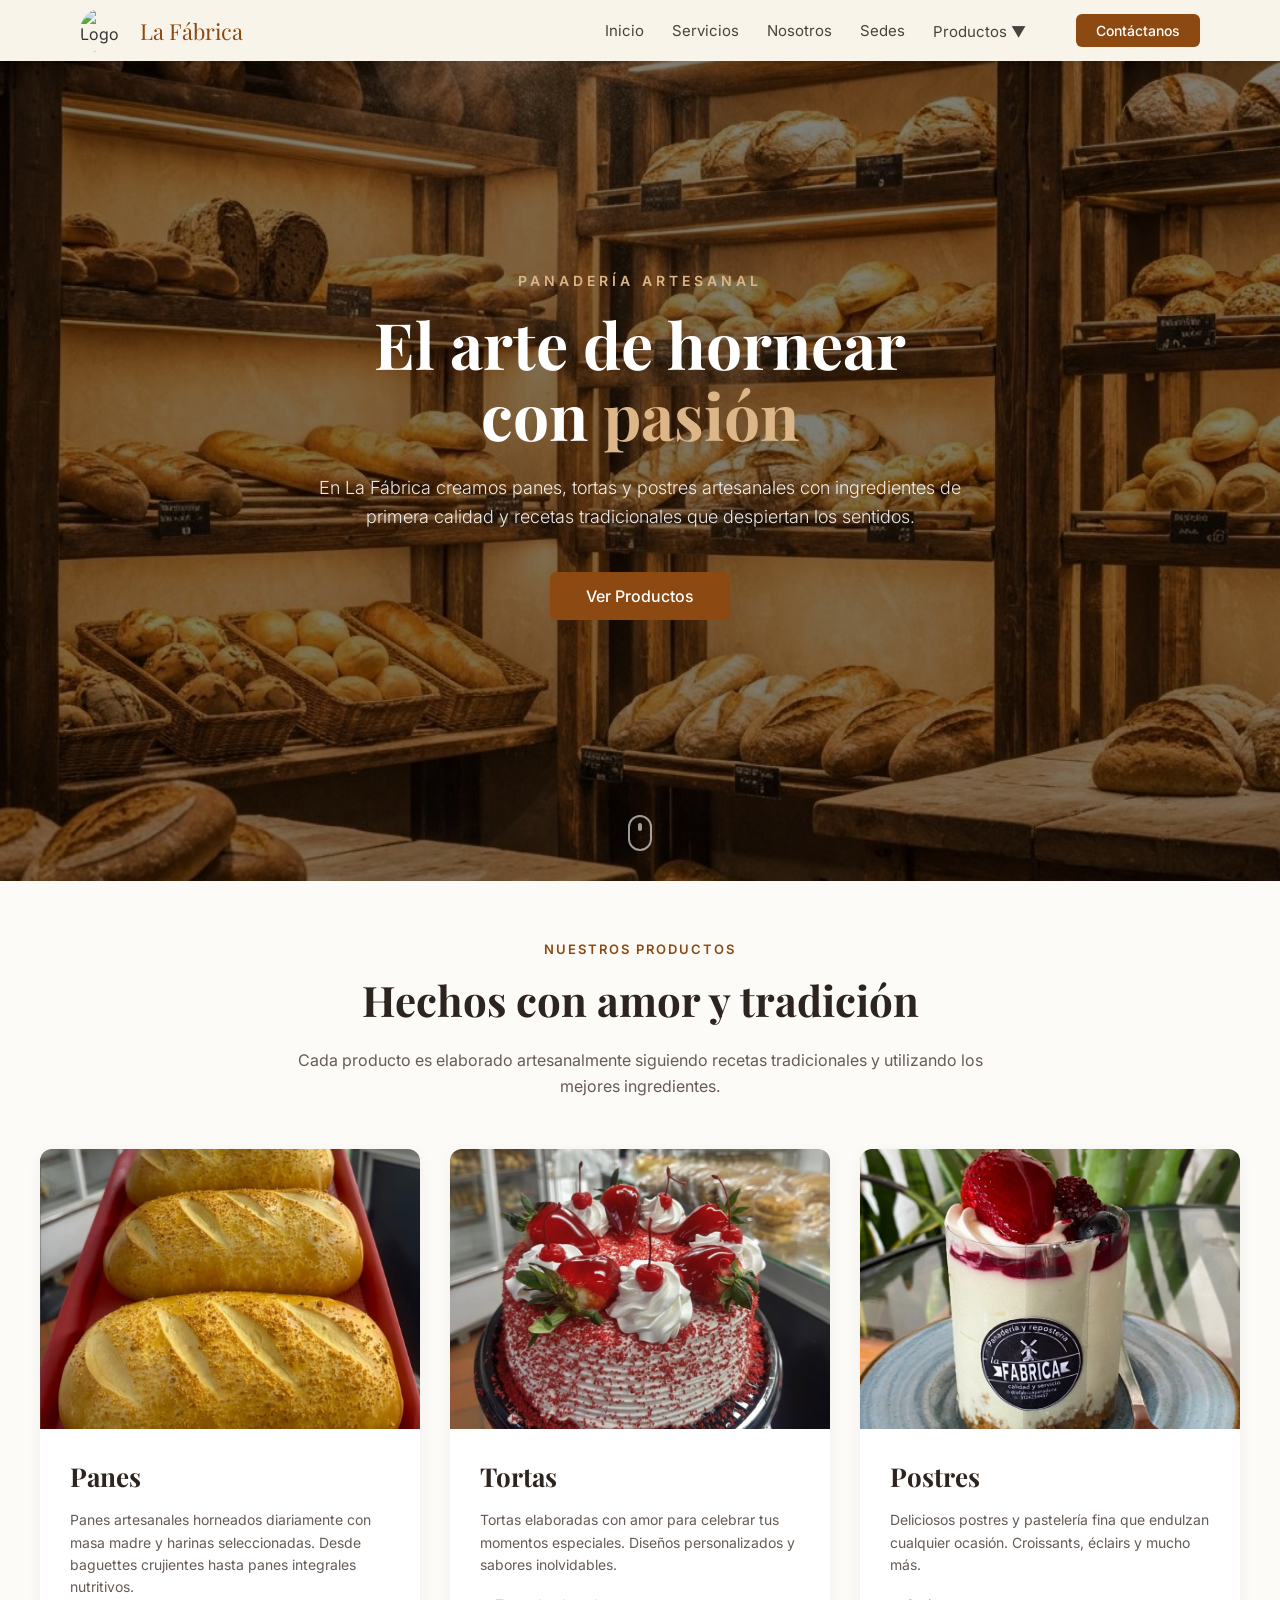
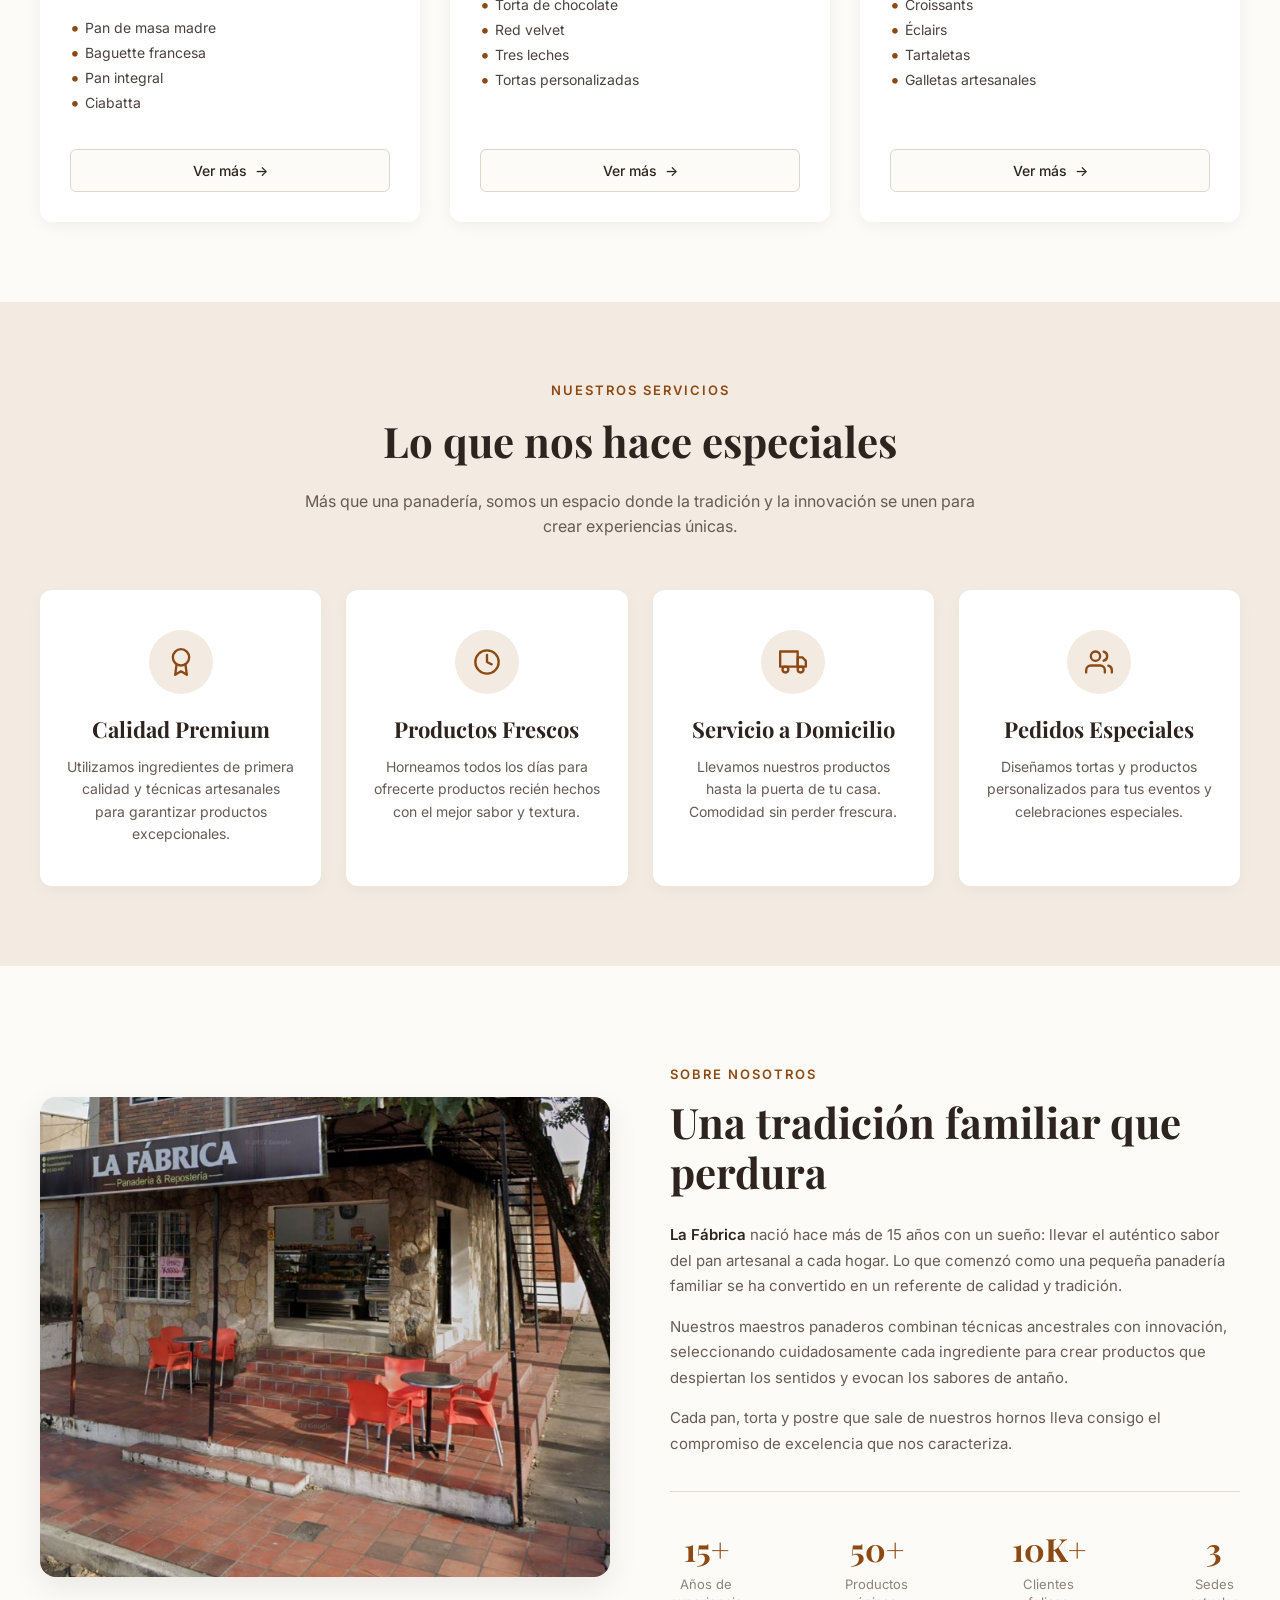
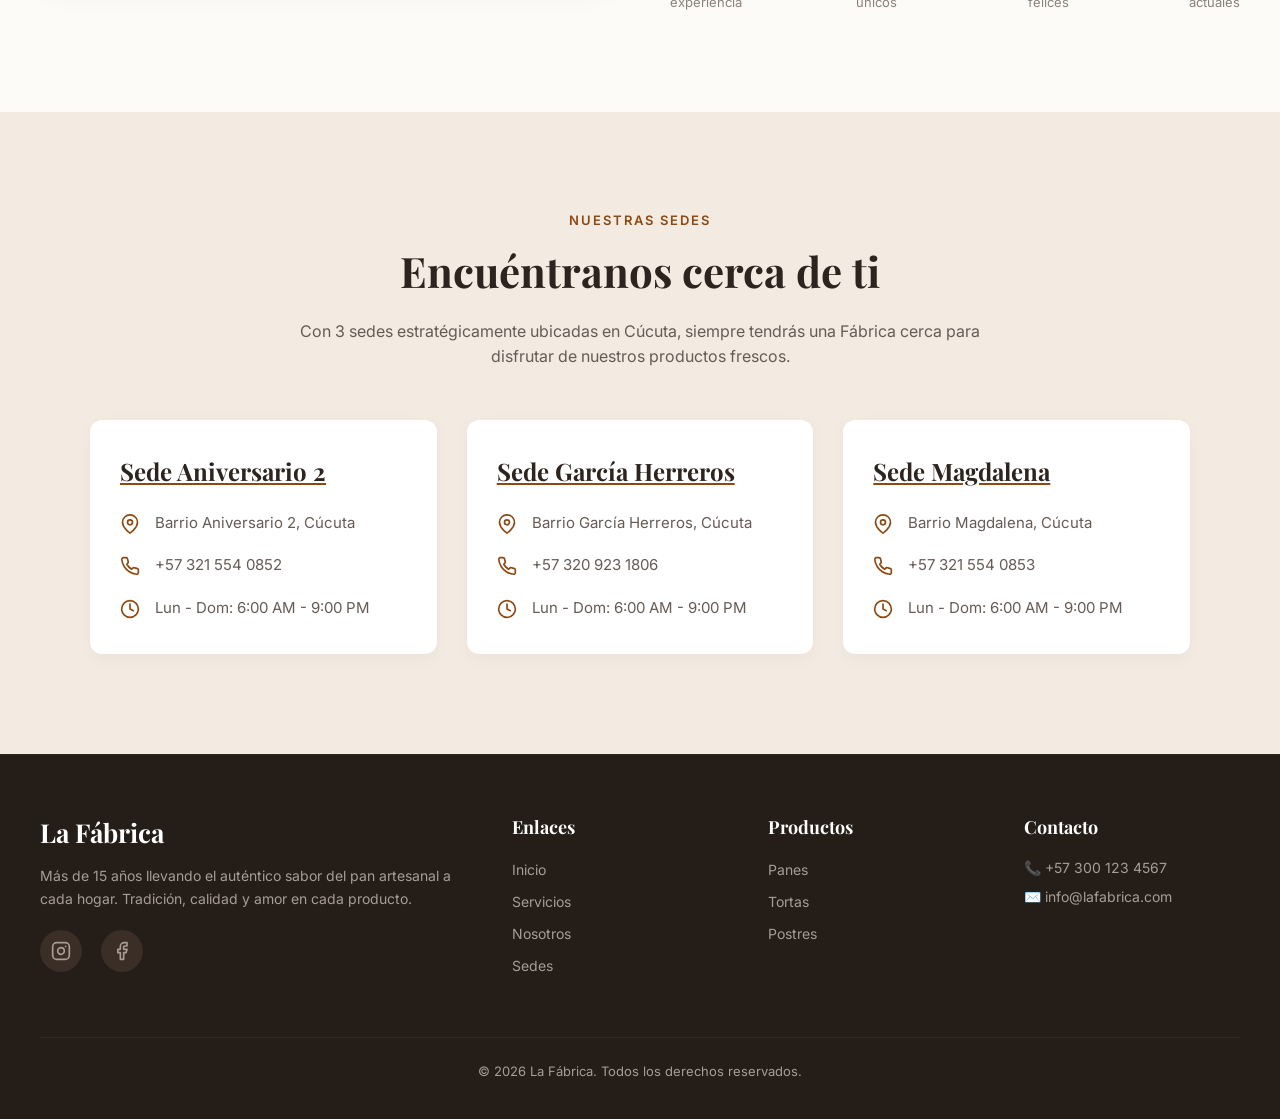
==== commit cbae18be: "feat(frontend): actualizar imágenes reales del local y productos, eliminar sección de eventos y agre" ====
--- a/fronthend/page/index.html
+++ b/fronthend/page/index.html
@@ -50,7 +50,6 @@
                     <a href="#servicios">Servicios</a>
                     <a href="#nosotros">Nosotros</a>
                     <a href="#sedes">Sedes</a>
-                    <a href="#eventos">Eventos</a>
 
                     <div class="dropdown-container desktop-menu-item">
                         <a href="#productos" class="dropdown">Productos <span class="arrow">▼</span></a>
@@ -108,7 +107,7 @@
 
             <div class="products-grid">
                 <div class="product-card" id="panes">
-                    <img src="../imagen/bread.jpg" alt="Panes artesanales" class="product-image">
+                    <img src="../imagen/panes-portada.jpg" alt="Panes artesanales recién horneados" class="product-image">
                     <div class="product-info">
                         <h3>Panes</h3>
                         <p class="product-desc">Panes artesanales horneados diariamente con masa madre y harinas
@@ -124,7 +123,7 @@
                 </div>
 
                 <div class="product-card" id="tortas">
-                    <img src="../imagen/cakes.jpg" alt="Tortas" class="product-image">
+                    <img src="../imagen/tortas-portada.jpg" alt="Tortas artesanales y personalizadas" class="product-image">
                     <div class="product-info">
                         <h3>Tortas</h3>
                         <p class="product-desc">Tortas elaboradas con amor para celebrar tus momentos especiales.
@@ -140,7 +139,7 @@
                 </div>
 
                 <div class="product-card" id="postres">
-                    <img src="../imagen/desserts.jpg" alt="Postres" class="product-image">
+                    <img src="../imagen/postres-portada.jpg" alt="Postres y pastelería fina" class="product-image">
                     <div class="product-info">
                         <h3>Postres</h3>
                         <p class="product-desc">Deliciosos postres y pastelería fina que endulzan cualquier ocasión.
@@ -226,7 +225,7 @@
             <div class="about-container">
 
                 <div class="about-image-wrapper">
-                    <img src="../imagen/hero-bakery.jpg" alt="Interior de nuestra panadería artesanal"
+                    <img src="../imagen/local-la-fabrica.jpg" alt="Local físico de La Fábrica - Panadería & Repostería"
                         class="about-img">
                 </div>
 
@@ -384,67 +383,6 @@
             </div>
         </section>
 
-        <!-- Eventos -->
-        <section id="eventos" class="events-section">
-            <div class="section-header-center">
-                <p class="section-subtitle">EVENTOS</p>
-                <h2 class="section-title text-white">Celebra con nosotros</h2>
-                <p class="section-description text-light">Hacemos de cada evento una experiencia única con nuestros
-                    productos artesanales y servicio personalizado.</p>
-            </div>
-
-            <div class="events-grid">
-                <div class="event-card">
-                    <div class="event-icon">
-                        <svg xmlns="http://www.w3.org/2000/svg" width="24" height="24" viewBox="0 0 24 24" fill="none"
-                            stroke="currentColor" stroke-width="2" stroke-linecap="round" stroke-linejoin="round">
-                            <path d="M17 21v-2a4 4 0 0 0-4-4H5a4 4 0 0 0-4 4v2"></path>
-                            <circle cx="9" cy="7" r="4"></circle>
-                            <path d="M23 21v-2a4 4 0 0 0-3-3.87"></path>
-                            <path d="M16 3.13a4 4 0 0 1 0 7.75"></path>
-                        </svg>
-                    </div>
-                    <h3>Eventos Corporativos</h3>
-                    <p>Servicio de catering para reuniones empresariales, conferencias y eventos especiales con
-                        productos premium.</p>
-                    <button class="btn-event" onclick="window.location.href='eventos-corporativos.html'">Cotizar</button>
-                </div>
-
-                <div class="event-card">
-                    <div class="event-icon">
-                        <svg xmlns="http://www.w3.org/2000/svg" width="24" height="24" viewBox="0 0 24 24" fill="none"
-                            stroke="currentColor" stroke-width="2" stroke-linecap="round" stroke-linejoin="round">
-                            <path d="M20 21H4a2 2 0 0 1-2-2V9a2 2 0 0 1 2-2h16a2 2 0 0 1 2 2v10a2 2 0 0 1-2 2Z"></path>
-                            <path d="M12 3v4"></path>
-                            <path d="M8 4v3"></path>
-                            <path d="M16 4v3"></path>
-                            <path d="M2 13h20"></path>
-                        </svg>
-                    </div>
-                    <h3>Celebraciones Especiales</h3>
-                    <p>Bodas, quinceañeras, cumpleaños y más. Diseñamos tortas personalizadas para hacer tu evento
-                        inolvidable.</p>
-                    <button class="btn-event" onclick="window.location.href='celebraciones-especiales.html'">Consultar</button>
-                </div>
-
-                <div class="event-card">
-                    <div class="event-icon">
-                        <svg xmlns="http://www.w3.org/2000/svg" width="24" height="24" viewBox="0 0 24 24" fill="none"
-                            stroke="currentColor" stroke-width="2" stroke-linecap="round" stroke-linejoin="round">
-                            <rect x="3" y="8" width="18" height="4" rx="1"></rect>
-                            <path d="M12 8v13"></path>
-                            <path d="M19 12v7a2 2 0 0 1-2 2H7a2 2 0 0 1-2-2v-7"></path>
-                            <path d="M7.5 8a2.5 2.5 0 0 1 0-5A4.8 8 0 0 1 12 8a4.8 8 0 0 1 4.5-5 2.5 2.5 0 0 1 0 5">
-                            </path>
-                        </svg>
-                    </div>
-                    <h3>Mesas Dulces</h3>
-                    <p>Sorprende a tus invitados con una selección exquisita de tartaletas, postres y bocados en un
-                        montaje espectacular.</p>
-                    <button class="btn-event" onclick="window.location.href='mesas-dulces.html'">Ver Opciones</button>
-                </div>
-            </div>
-        </section>
 
     </main>
     
@@ -482,7 +420,6 @@
                     <li><a href="#servicios">Servicios</a></li>
                     <li><a href="#nosotros">Nosotros</a></li>
                     <li><a href="#sedes">Sedes</a></li>
-                    <li><a href="#eventos">Eventos</a></li>
                 </ul>
             </div>
 
@@ -508,7 +445,6 @@
             <p>&copy; 2026 La Fábrica. Todos los derechos reservados.</p>
         </div>
     </footer>
-    </main>
 
     <script src="../js/script.js"></script>
     <script>
--- a/fronthend/css/styles.css
+++ b/fronthend/css/styles.css
@@ -528,22 +528,36 @@
     box-shadow: 0 4px 15px rgba(0, 0, 0, 0.05);
     display: flex;
     flex-direction: column;
-    transition: transform 0.3s ease, box-shadow 0.3s ease;
-    /* Añadimos esto para un movimiento suave */
+    transition: transform 0.4s cubic-bezier(0.165, 0.84, 0.44, 1), box-shadow 0.4s cubic-bezier(0.165, 0.84, 0.44, 1);
 }
 
 /* NUEVO: Efecto al pasar el mouse sobre la tarjeta del producto */
 .product-card:hover {
-    transform: translateY(-10px);
-    /* Levanta la tarjeta 10 píxeles hacia arriba */
-    box-shadow: 0 15px 30px rgba(0, 0, 0, 0.1);
-    /* Hace la sombra más grande para dar efecto 3D */
+    transform: translateY(-8px);
+    box-shadow: 0 15px 30px rgba(0, 0, 0, 0.08);
+}
+
+.product-card:hover .product-image {
+    transform: scale(1.05);
 }
 
 .product-image {
     width: 100%;
-    height: 250px;
+    height: 280px;
     object-fit: cover;
+    transition: transform 0.5s cubic-bezier(0.165, 0.84, 0.44, 1);
+}
+
+#panes .product-image {
+    object-position: center 60%;
+}
+
+#tortas .product-image {
+    object-position: center 30%;
+}
+
+#postres .product-image {
+    object-position: center 38%;
 }
 
 .product-info {
@@ -643,12 +657,13 @@
 /* Estilos de la imagen */
 .about-img {
     width: 100%;
-    height: auto;
+    height: 480px;
     border-radius: 16px;
     /* Bordes redondeados como en la foto */
     box-shadow: 0 10px 30px rgba(0, 0, 0, 0.08);
     /* Sombra elegante */
     object-fit: cover;
+    object-position: center;
 }
 
 /* Textos de la columna derecha */
@@ -775,89 +790,126 @@
     /* Alinea el icono un poquito hacia abajo para que coincida con el texto */
 }
 
-/* --- SECCIÓN DE EVENTOS --- */
-.events-section {
-    background-color: #241D18;
-    /* Un marrón muy oscuro, casi negro */
-    padding: 100px 40px;
-}
-
-/* Utilidades para texto sobre fondo oscuro */
-.text-white {
-    color: #ffffff !important;
-}
-
-.text-light {
-    color: #A89D95 !important;
-}
-
-.events-grid {
-    display: grid;
-    grid-template-columns: repeat(3, 1fr);
-    gap: 30px;
-    max-width: 1200px;
-    margin: 0 auto;
-}
-
-.event-card {
-    background-color: transparent;
-    border: 1px solid rgba(255, 255, 255, 0.1);
-    /* Borde sutil transparente */
-    border-radius: 12px;
-    padding: 40px 30px;
-    text-align: center;
-    transition: transform 0.3s ease, border-color 0.3s ease;
-}
-
-.event-card:hover {
-    transform: translateY(-5px);
-    border-color: var(--highlight-gold);
-    /* El borde se pinta dorado al pasar el mouse */
-}
-
-.event-icon {
-    background-color: #3A2E26;
-    /* Círculo marrón oscuro */
-    color: var(--highlight-gold);
-    width: 65px;
-    height: 65px;
-    border-radius: 50%;
-    display: flex;
+/* --- LOADER DE PAN ANIMADO (CREATIVO) --- */
+.loader-container {
+    display: flex;
+    flex-direction: column;
+    align-items: center;
     justify-content: center;
-    align-items: center;
-    margin: 0 auto 25px auto;
-}
-
-.event-card h3 {
+    padding: 60px 0;
+    grid-column: 1 / -1;
+    width: 100%;
+}
+
+.loader-bread {
+    position: relative;
+    width: 80px;
+    height: 50px;
+    margin-bottom: 20px;
+    animation: bakeBread 2.2s ease-in-out infinite;
+}
+
+.bread-body {
+    width: 100%;
+    height: 100%;
+    background: linear-gradient(135deg, #f2c078 0%, #c37d2e 100%);
+    border: 3.5px solid #6e3b0e;
+    border-radius: 25px 25px 18px 18px;
+    position: relative;
+    box-shadow: 0 5px 15px rgba(110, 59, 14, 0.2);
+    overflow: hidden;
+}
+
+/* Cortes del pan */
+.bread-cut {
+    position: absolute;
+    width: 7px;
+    height: 25px;
+    background-color: #ffdca3;
+    border-radius: 4px;
+    transform: rotate(28deg);
+    top: 9px;
+    box-shadow: inset 1px 1px 2px rgba(0, 0, 0, 0.15);
+}
+
+.cut-1 { left: 16px; }
+.cut-2 { left: 34px; }
+.cut-3 { left: 52px; }
+
+/* Contenedor del vapor */
+.bread-steam-container {
+    position: absolute;
+    top: -24px;
+    left: 0;
+    width: 100%;
+    height: 25px;
+    display: flex;
+    justify-content: center;
+    gap: 12px;
+}
+
+.bread-steam {
+    width: 4px;
+    height: 12px;
+    background-color: #dcb589;
+    border-radius: 2px;
+    opacity: 0;
+    animation: riseSteam 2.2s infinite;
+}
+
+.steam-1 { animation-delay: 0.3s; }
+.steam-2 { animation-delay: 0.9s; }
+.steam-3 { animation-delay: 1.5s; }
+
+/* Texto de carga pulsante */
+.loader-text {
     font-family: var(--font-serif);
-    font-size: 22px;
-    color: #ffffff;
-    margin-bottom: 15px;
-}
-
-.event-card p {
-    color: #A89D95;
-    font-size: 14px;
-    line-height: 1.6;
-    margin-bottom: 30px;
-}
-
-/* Botón de Eventos */
-.btn-event {
-    background-color: #ffffff;
-    color: #241D18;
-    border: none;
-    padding: 10px 30px;
-    border-radius: 6px;
-    font-size: 14px;
-    font-weight: 500;
-    cursor: pointer;
-    transition: background-color 0.3s ease;
-}
-
-.btn-event:hover {
-    background-color: var(--highlight-gold);
-    color: #ffffff;
+    font-size: 18px;
+    color: var(--primary-brown);
+    font-weight: 600;
+    margin: 10px 0 0 0;
+    letter-spacing: 0.5px;
+    animation: pulseText 1.5s ease-in-out infinite alternate;
+}
+
+/* Animaciones */
+@keyframes bakeBread {
+    0% {
+        transform: translateY(0) scale(1);
+    }
+    50% {
+        transform: translateY(-8px) scale(1.08); /* Leudando / Subiendo */
+        box-shadow: 0 15px 25px rgba(110, 59, 14, 0.25);
+    }
+    100% {
+        transform: translateY(0) scale(1);
+    }
+}
+
+@keyframes riseSteam {
+    0% {
+        transform: translateY(12px) scaleY(0.4);
+        opacity: 0;
+    }
+    25% {
+        opacity: 0.6;
+    }
+    50% {
+        transform: translateY(-2px) scaleY(1.3);
+        opacity: 0.8;
+    }
+    80% {
+        opacity: 0;
+    }
+    100% {
+        transform: translateY(-12px) scaleY(0.6);
+        opacity: 0;
+    }
+}
+
+@keyframes pulseText {
+    0% { opacity: 0.6; }
+    100% { opacity: 1; }
 }
 
 /* --- FOOTER (PIE DE PÁGINA) --- */
@@ -1074,8 +1126,7 @@
     .services-section,
     .products-section,
     .about-section,
-    .sedes-section,
-    .events-section {
+    .sedes-section {
         padding: 60px 20px;
     }
 
@@ -1086,8 +1137,7 @@
 
     .services-grid,
     .products-grid,
-    .sedes-grid,
-    .events-grid {
+    .sedes-grid {
         grid-template-columns: 1fr;
         gap: 20px;
     }
@@ -1096,6 +1146,10 @@
         grid-template-columns: 1fr;
         gap: 30px;
         text-align: center;
+    }
+
+    .about-img {
+        height: 380px;
     }
 
     .footer-container {
@@ -1230,12 +1284,11 @@
         box-sizing: border-box;
     }
 
-    /* --- RESTO DE LA PÁGINA (Ajuste 1 columna) --- */
+    /* --- RESTO DE LA PÁGINA (Ajuste responsivo mejorado) --- */
     .services-section,
     .products-section,
     .about-section,
-    .sedes-section,
-    .events-section {
+    .sedes-section {
         padding: 60px 20px;
     }
 
@@ -1244,11 +1297,11 @@
         font-size: 32px;
     }
 
+    /* Cuadrículas en Tablet (2 columnas) */
     .services-grid,
     .products-grid,
-    .sedes-grid,
-    .events-grid {
-        grid-template-columns: 1fr;
+    .sedes-grid {
+        grid-template-columns: repeat(2, 1fr);
         gap: 20px;
     }
 
@@ -1258,10 +1311,23 @@
         text-align: center;
     }
 
+    /* Footer en Tablet (2 columnas) */
     .footer-container {
-        grid-template-columns: 1fr;
+        grid-template-columns: 1fr 1fr;
+        text-align: left;
+        gap: 40px;
+    }
+
+    .footer-col:first-child {
+        grid-column: 1 / -1;
         text-align: center;
-        gap: 30px;
+    }
+
+    .footer-col:first-child p {
+        padding-right: 0;
+        max-width: 600px;
+        margin-left: auto;
+        margin-right: auto;
     }
 
     .social-icons {
@@ -1288,4 +1354,86 @@
         text-decoration: none;
         width: 100%;
     }
+}
+
+/* Ajustes específicos para móviles (Celulares) */
+@media (max-width: 600px) {
+    .services-grid,
+    .sedes-grid {
+        grid-template-columns: 1fr;
+    }
+
+    /* Productos en 2 columnas en móvil */
+    .products-grid {
+        grid-template-columns: repeat(2, 1fr);
+        gap: 12px;
+    }
+
+    .product-image {
+        height: 140px;
+    }
+
+    .about-img {
+        height: 250px;
+    }
+
+    .product-info {
+        padding: 12px;
+    }
+
+    .product-info h3 {
+        font-size: 16px;
+        margin-bottom: 6px;
+    }
+
+    .product-desc {
+        font-size: 11px;
+        line-height: 1.4;
+        display: -webkit-box;
+        -webkit-line-clamp: 2;
+        -webkit-box-orient: vertical;
+        overflow: hidden;
+        margin-bottom: 8px;
+    }
+
+    .btn-outline {
+        padding: 6px;
+        font-size: 11px;
+    }
+
+    /* Footer compacto en móvil */
+    .footer-container {
+        grid-template-columns: 1fr 1fr;
+        text-align: center;
+        gap: 20px;
+    }
+
+    .footer-col:first-child {
+        grid-column: 1 / -1;
+    }
+
+    .footer-col:last-child {
+        grid-column: 1 / -1;
+    }
+
+    .footer-col h4::after {
+        content: '';
+        display: block;
+        width: 30px;
+        height: 2px;
+        background: var(--highlight-gold);
+        margin: 8px auto;
+    }
+
+    .footer-bottom {
+        margin-top: 25px;
+        padding-top: 15px;
+    }
+}
+
+/* Pantallas muy pequeñas */
+@media (max-width: 360px) {
+    .products-grid {
+        grid-template-columns: 1fr;
+    }
 }
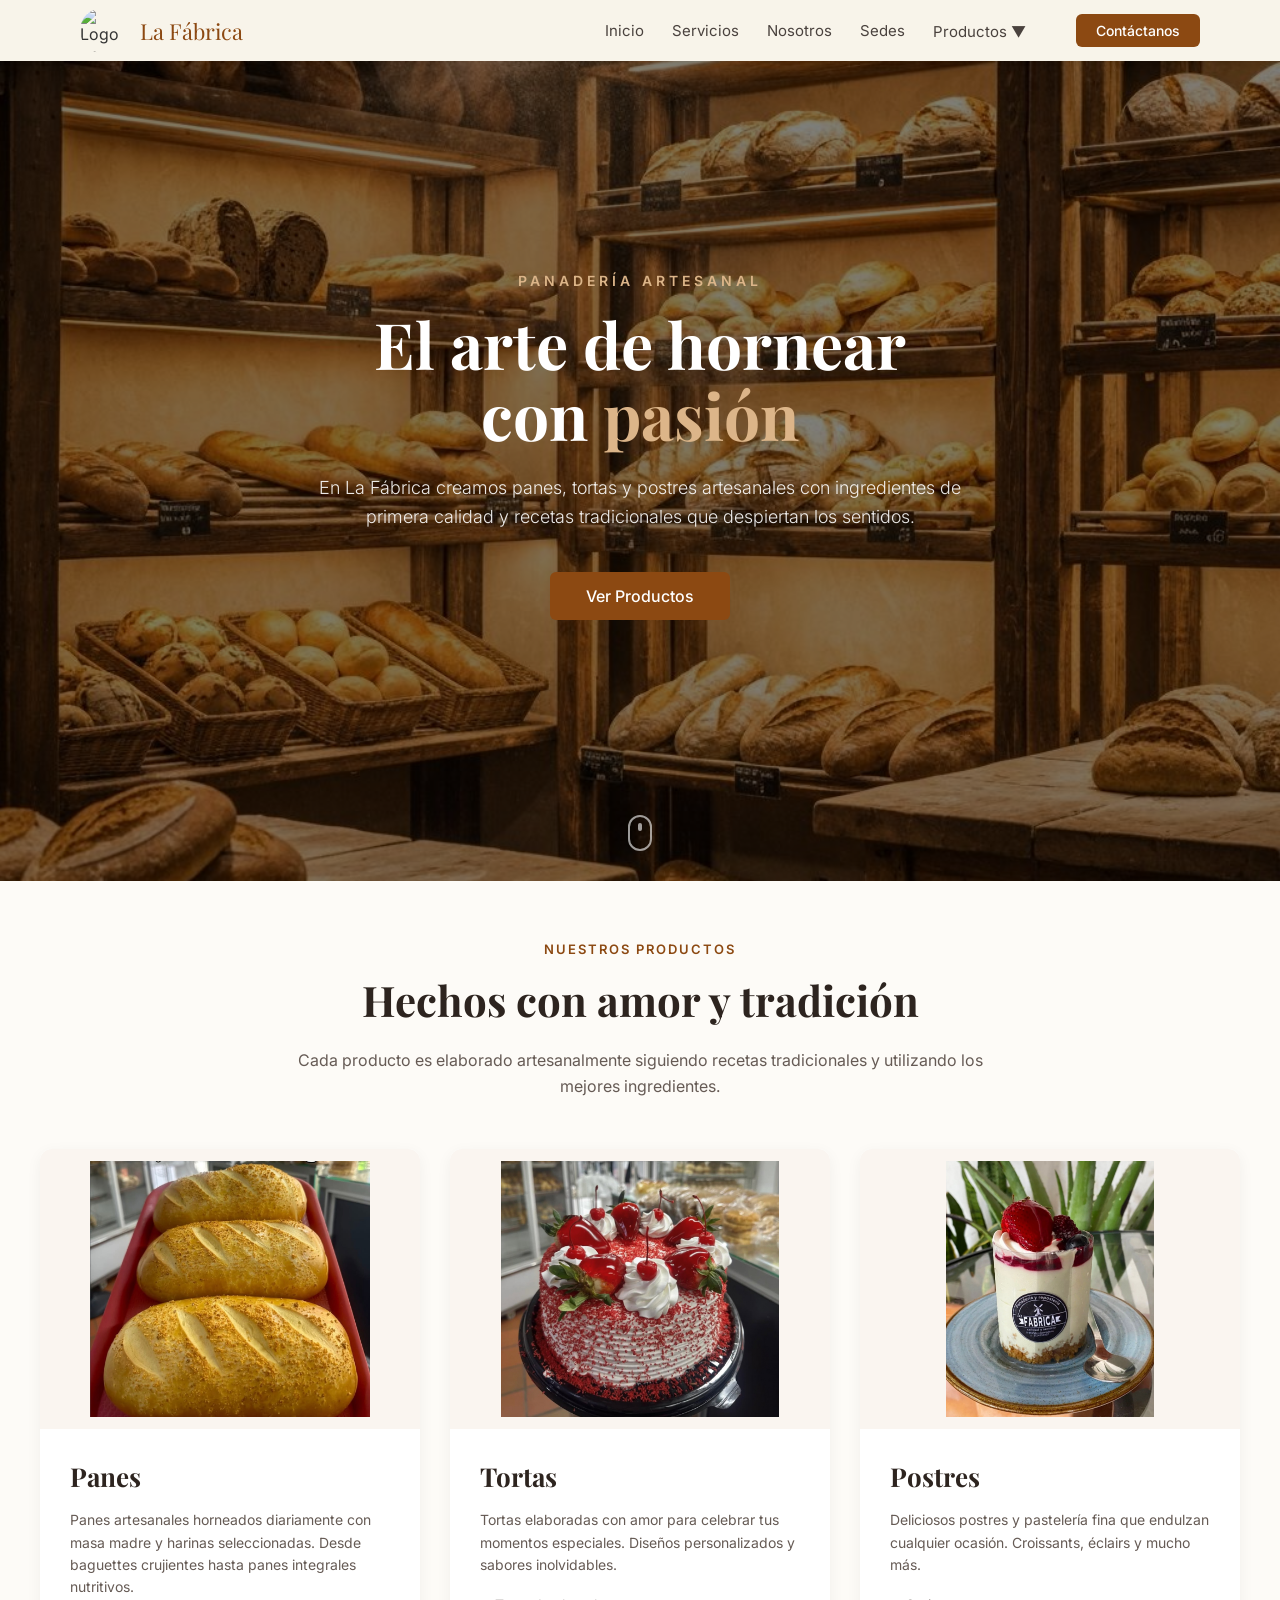
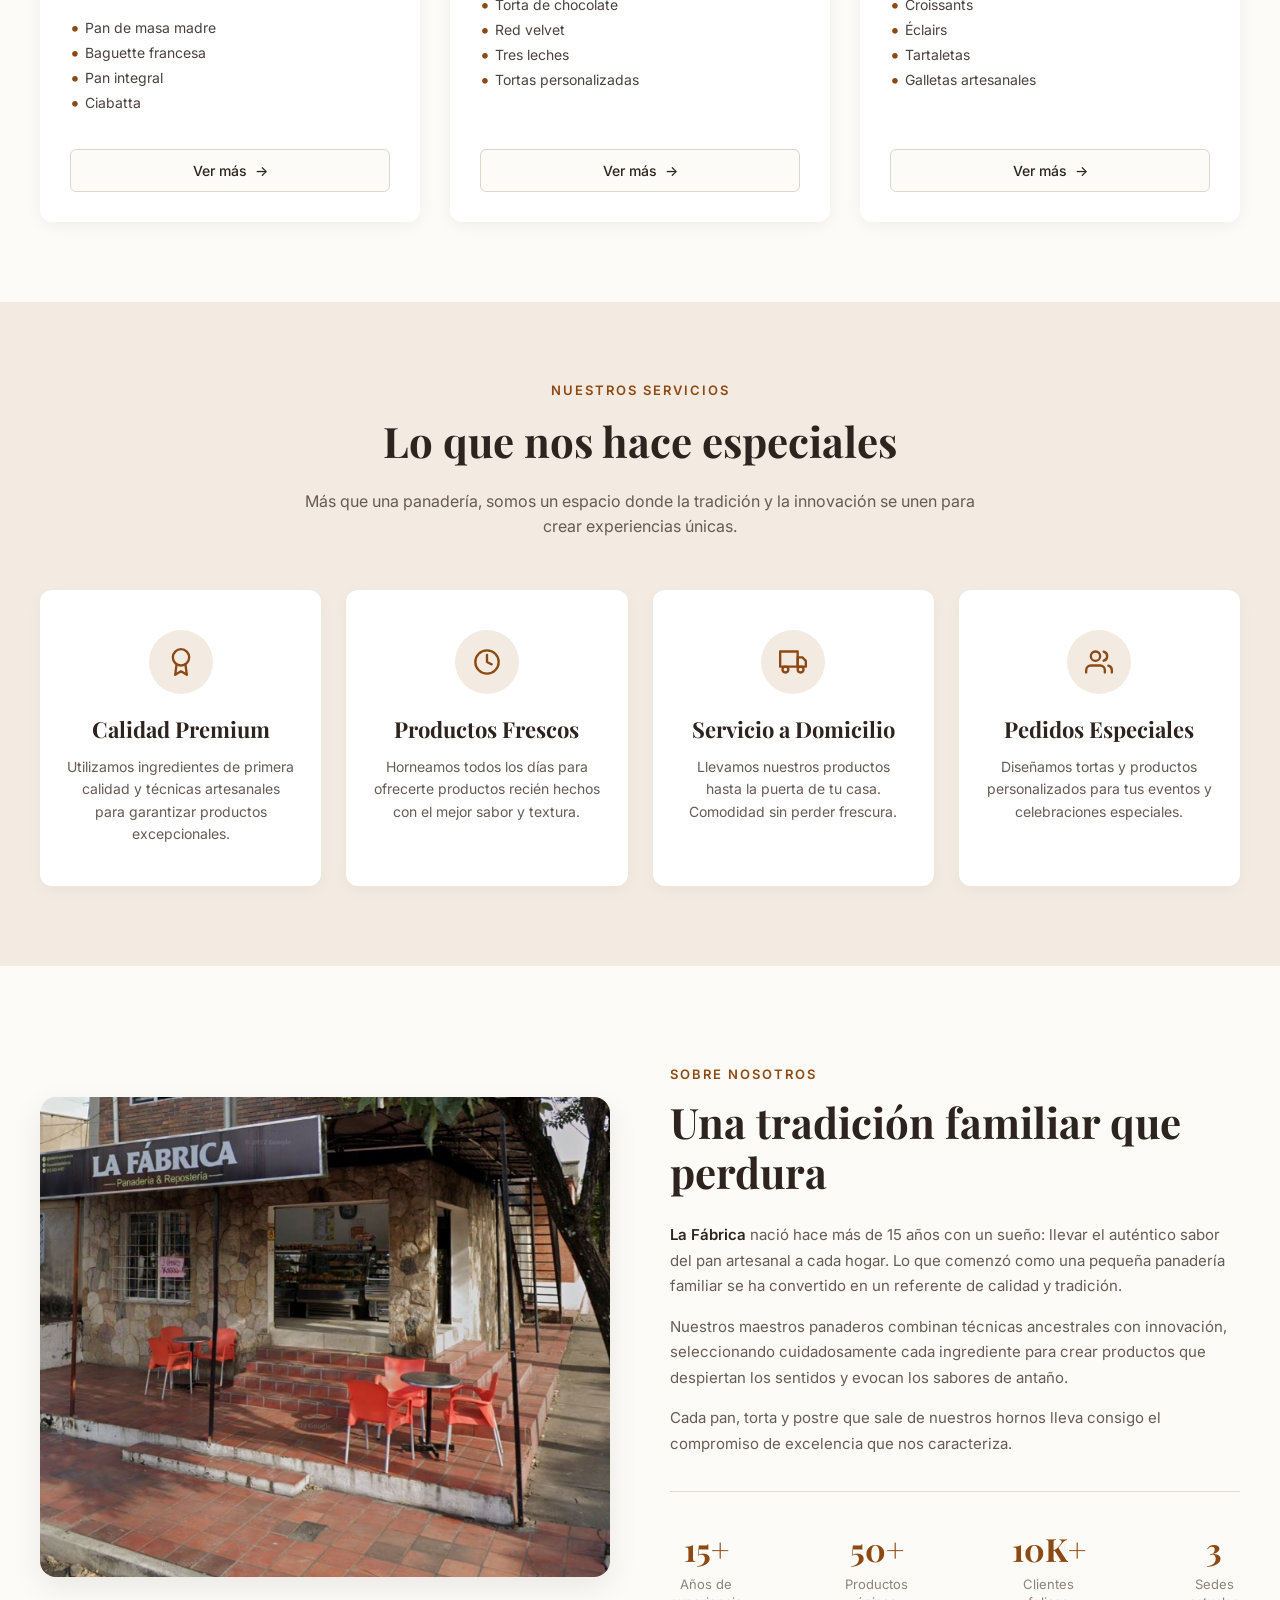
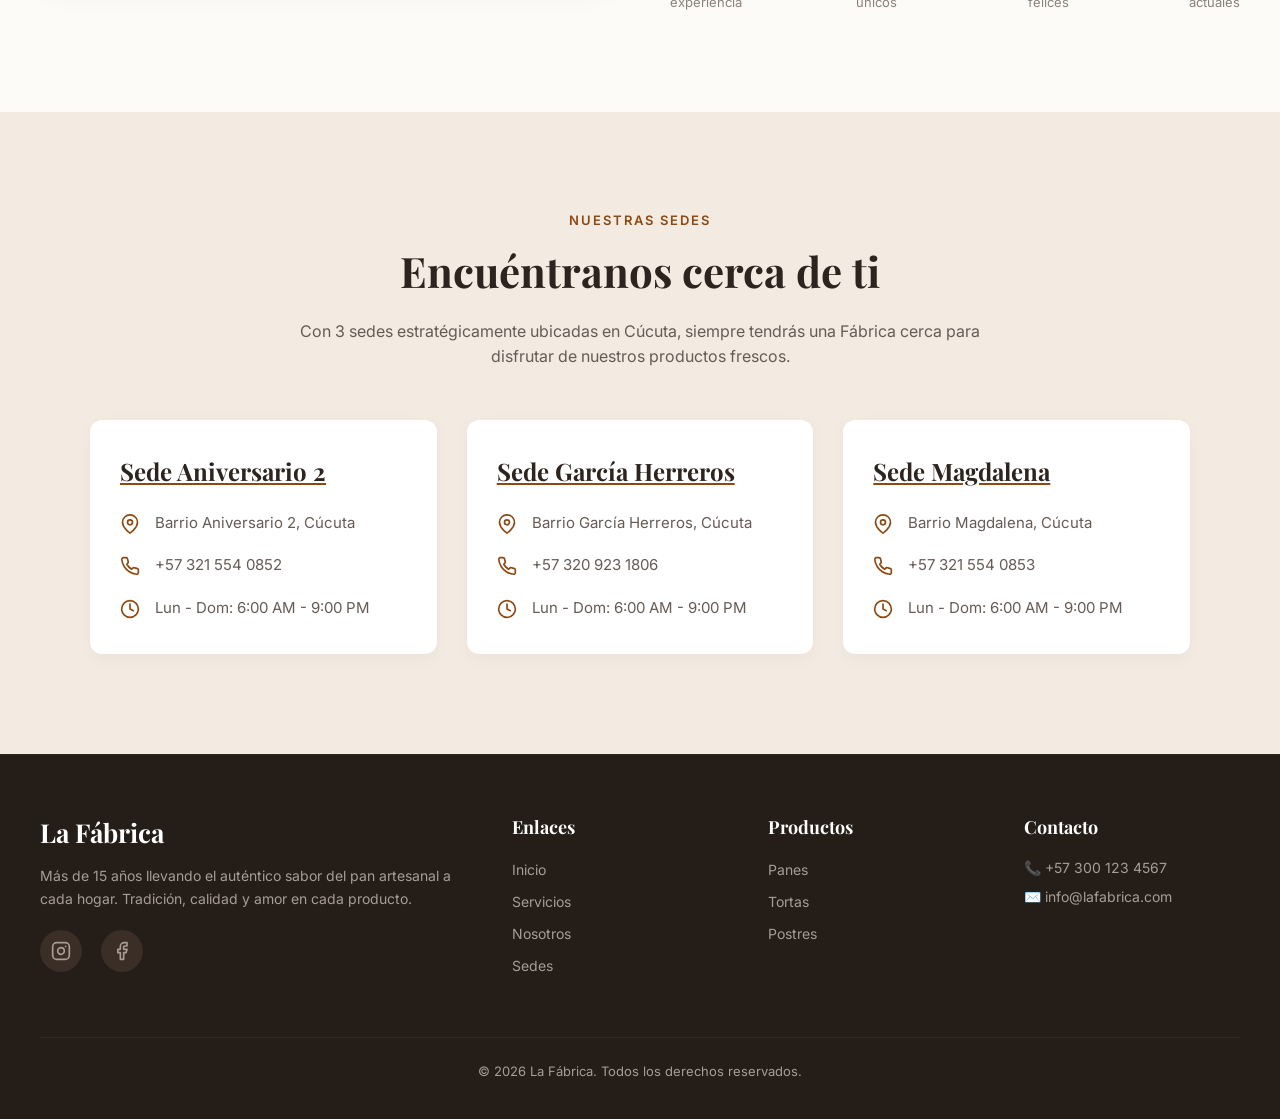
==== commit 5fddb3fa: "fix: imágenes de productos con object-fit contain para no recortarse" ====
--- a/fronthend/page/index.html
+++ b/fronthend/page/index.html
@@ -107,7 +107,9 @@
 
             <div class="products-grid">
                 <div class="product-card" id="panes">
-                    <img src="../imagen/panes-portada.jpg" alt="Panes artesanales recién horneados" class="product-image">
+                    <div class="product-image-wrapper">
+                        <img src="../imagen/panes-portada.jpg" alt="Panes artesanales recién horneados" class="product-image">
+                    </div>
                     <div class="product-info">
                         <h3>Panes</h3>
                         <p class="product-desc">Panes artesanales horneados diariamente con masa madre y harinas
@@ -123,7 +125,9 @@
                 </div>
 
                 <div class="product-card" id="tortas">
-                    <img src="../imagen/tortas-portada.jpg" alt="Tortas artesanales y personalizadas" class="product-image">
+                    <div class="product-image-wrapper">
+                        <img src="../imagen/tortas-portada.jpg" alt="Tortas artesanales y personalizadas" class="product-image">
+                    </div>
                     <div class="product-info">
                         <h3>Tortas</h3>
                         <p class="product-desc">Tortas elaboradas con amor para celebrar tus momentos especiales.
@@ -139,7 +143,9 @@
                 </div>
 
                 <div class="product-card" id="postres">
-                    <img src="../imagen/postres-portada.jpg" alt="Postres y pastelería fina" class="product-image">
+                    <div class="product-image-wrapper">
+                        <img src="../imagen/postres-portada.jpg" alt="Postres y pastelería fina" class="product-image">
+                    </div>
                     <div class="product-info">
                         <h3>Postres</h3>
                         <p class="product-desc">Deliciosos postres y pastelería fina que endulzan cualquier ocasión.
--- a/fronthend/css/styles.css
+++ b/fronthend/css/styles.css
@@ -537,27 +537,31 @@
     box-shadow: 0 15px 30px rgba(0, 0, 0, 0.08);
 }
 
-.product-card:hover .product-image {
-    transform: scale(1.05);
+.product-card:hover .product-image-wrapper {
+    background-color: #f0e9df;
+}
+
+.product-image-wrapper {
+    width: 100%;
+    height: 280px;
+    background-color: #faf5f0;
+    display: flex;
+    align-items: center;
+    justify-content: center;
+    overflow: hidden;
+    transition: background-color 0.4s ease;
 }
 
 .product-image {
     width: 100%;
-    height: 280px;
-    object-fit: cover;
+    height: 100%;
+    object-fit: contain;
+    padding: 12px;
     transition: transform 0.5s cubic-bezier(0.165, 0.84, 0.44, 1);
 }
 
-#panes .product-image {
-    object-position: center 60%;
-}
-
-#tortas .product-image {
-    object-position: center 30%;
-}
-
-#postres .product-image {
-    object-position: center 38%;
+.product-card:hover .product-image {
+    transform: scale(1.06);
 }
 
 .product-info {
